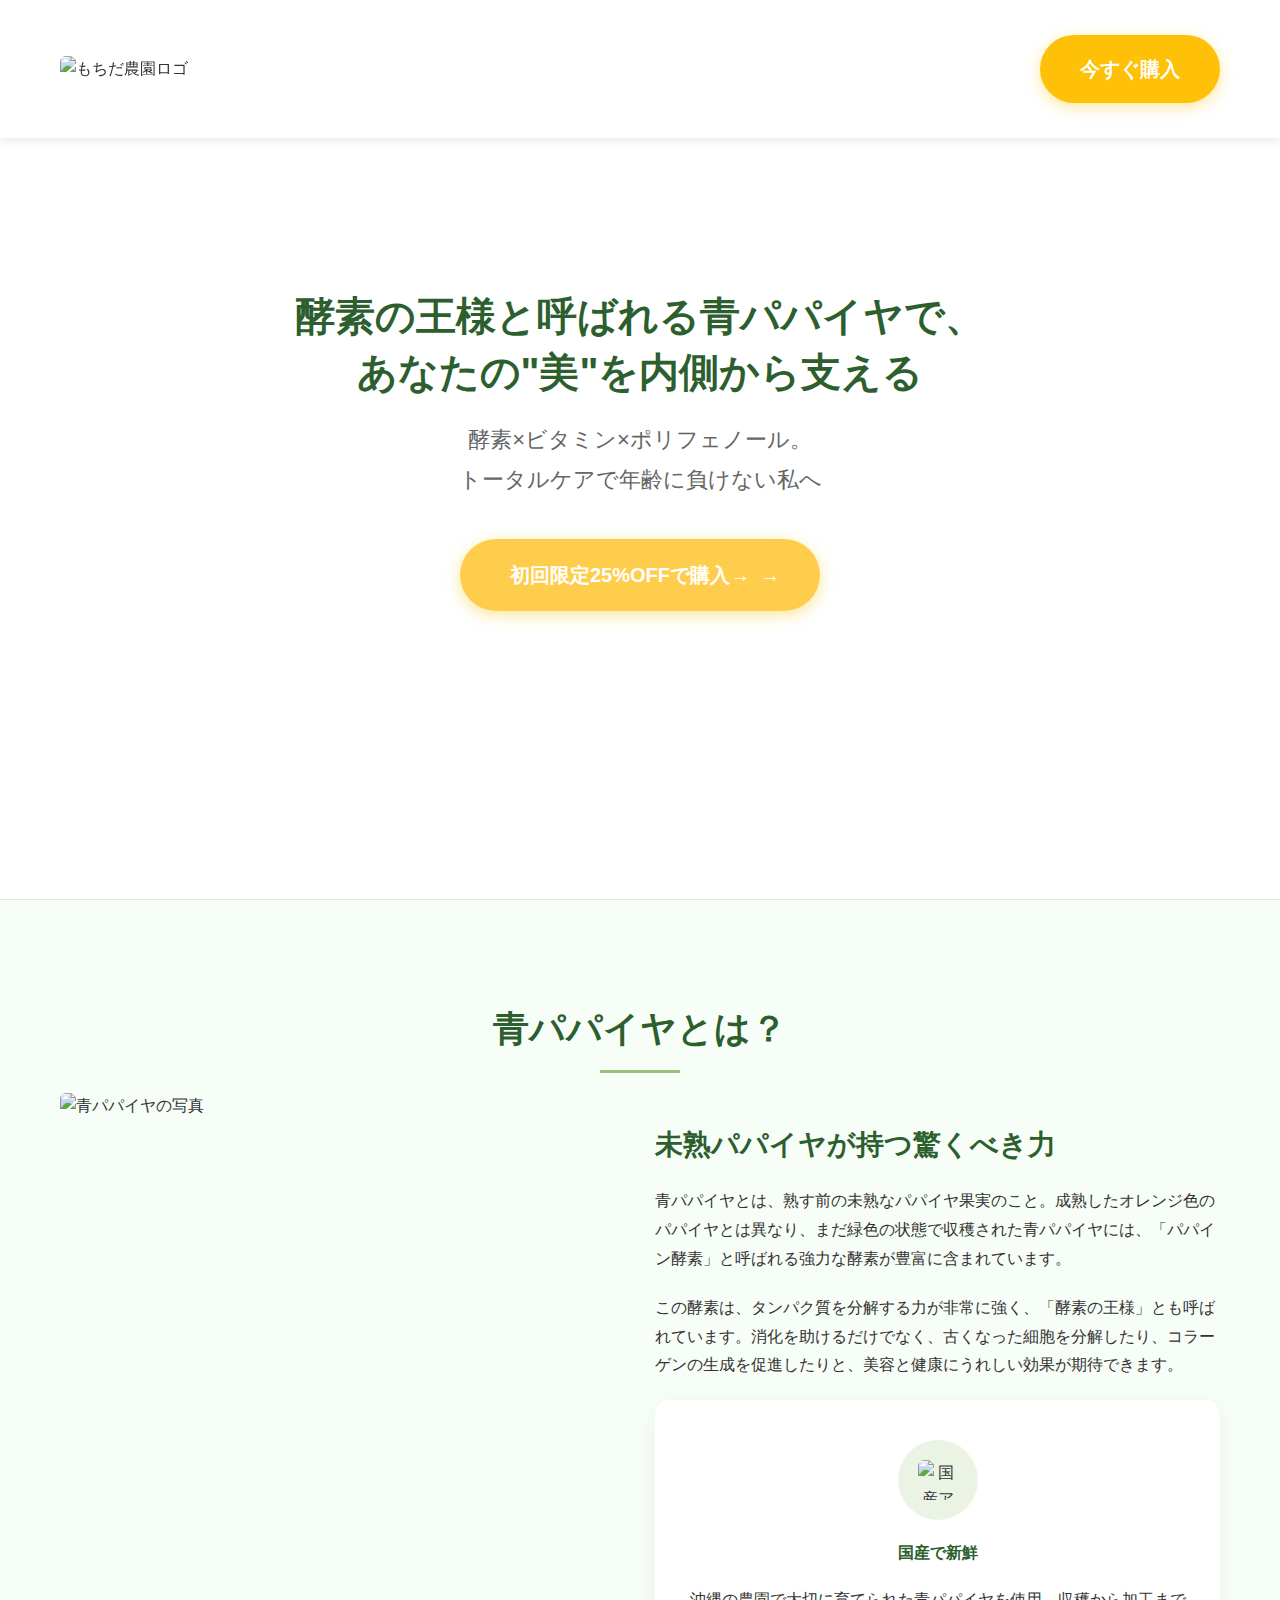
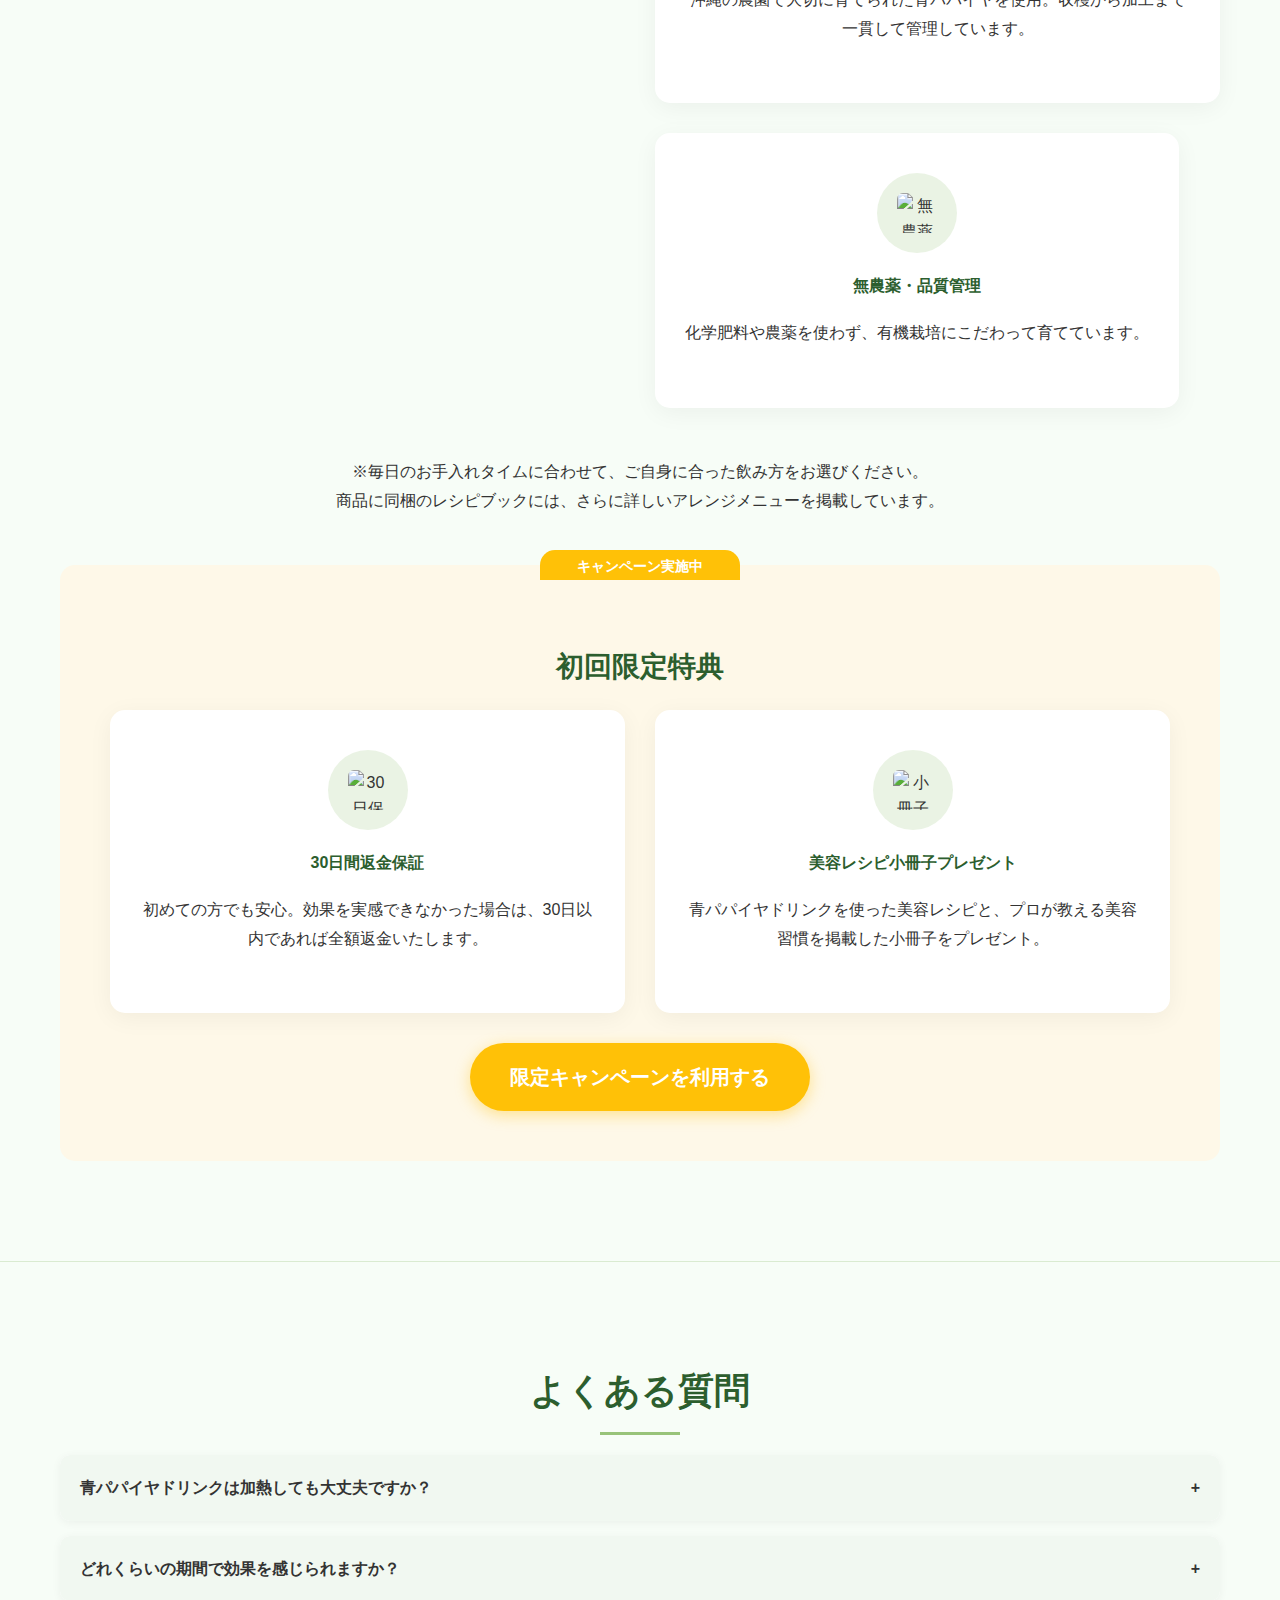
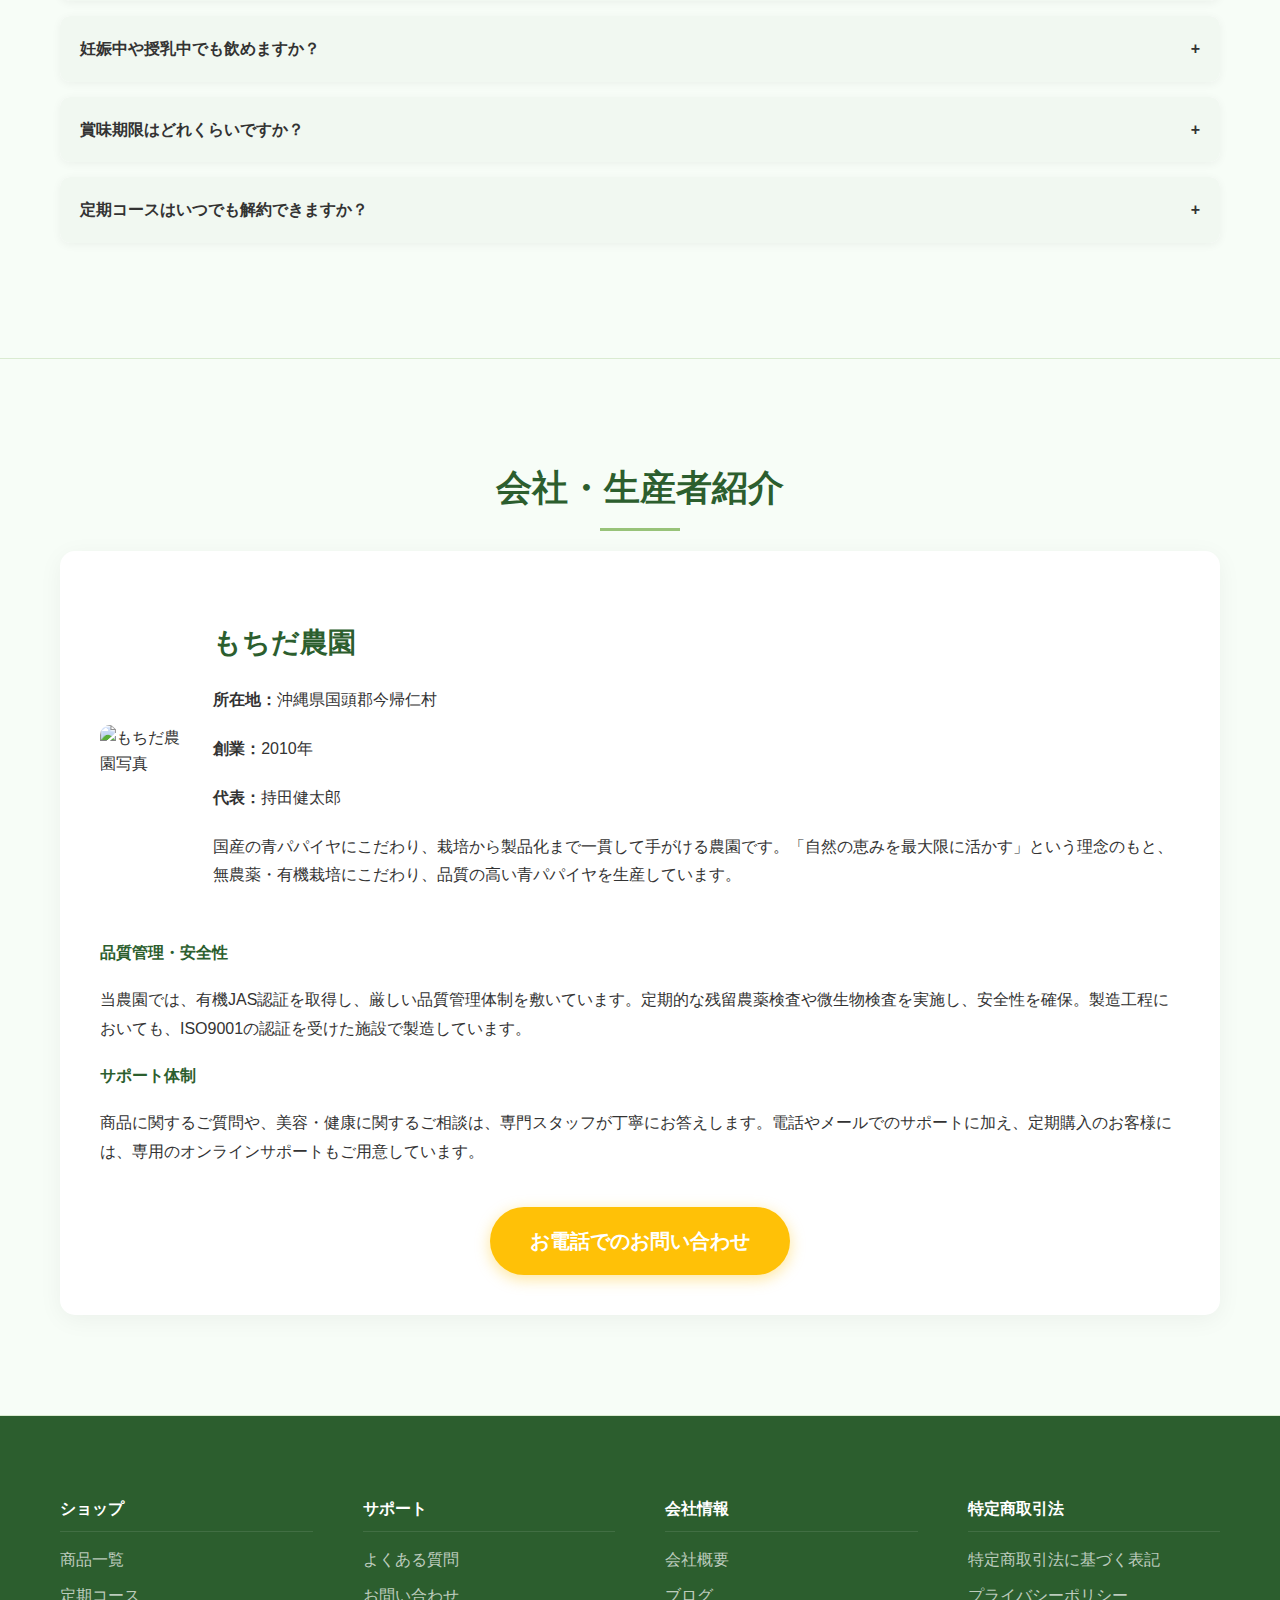
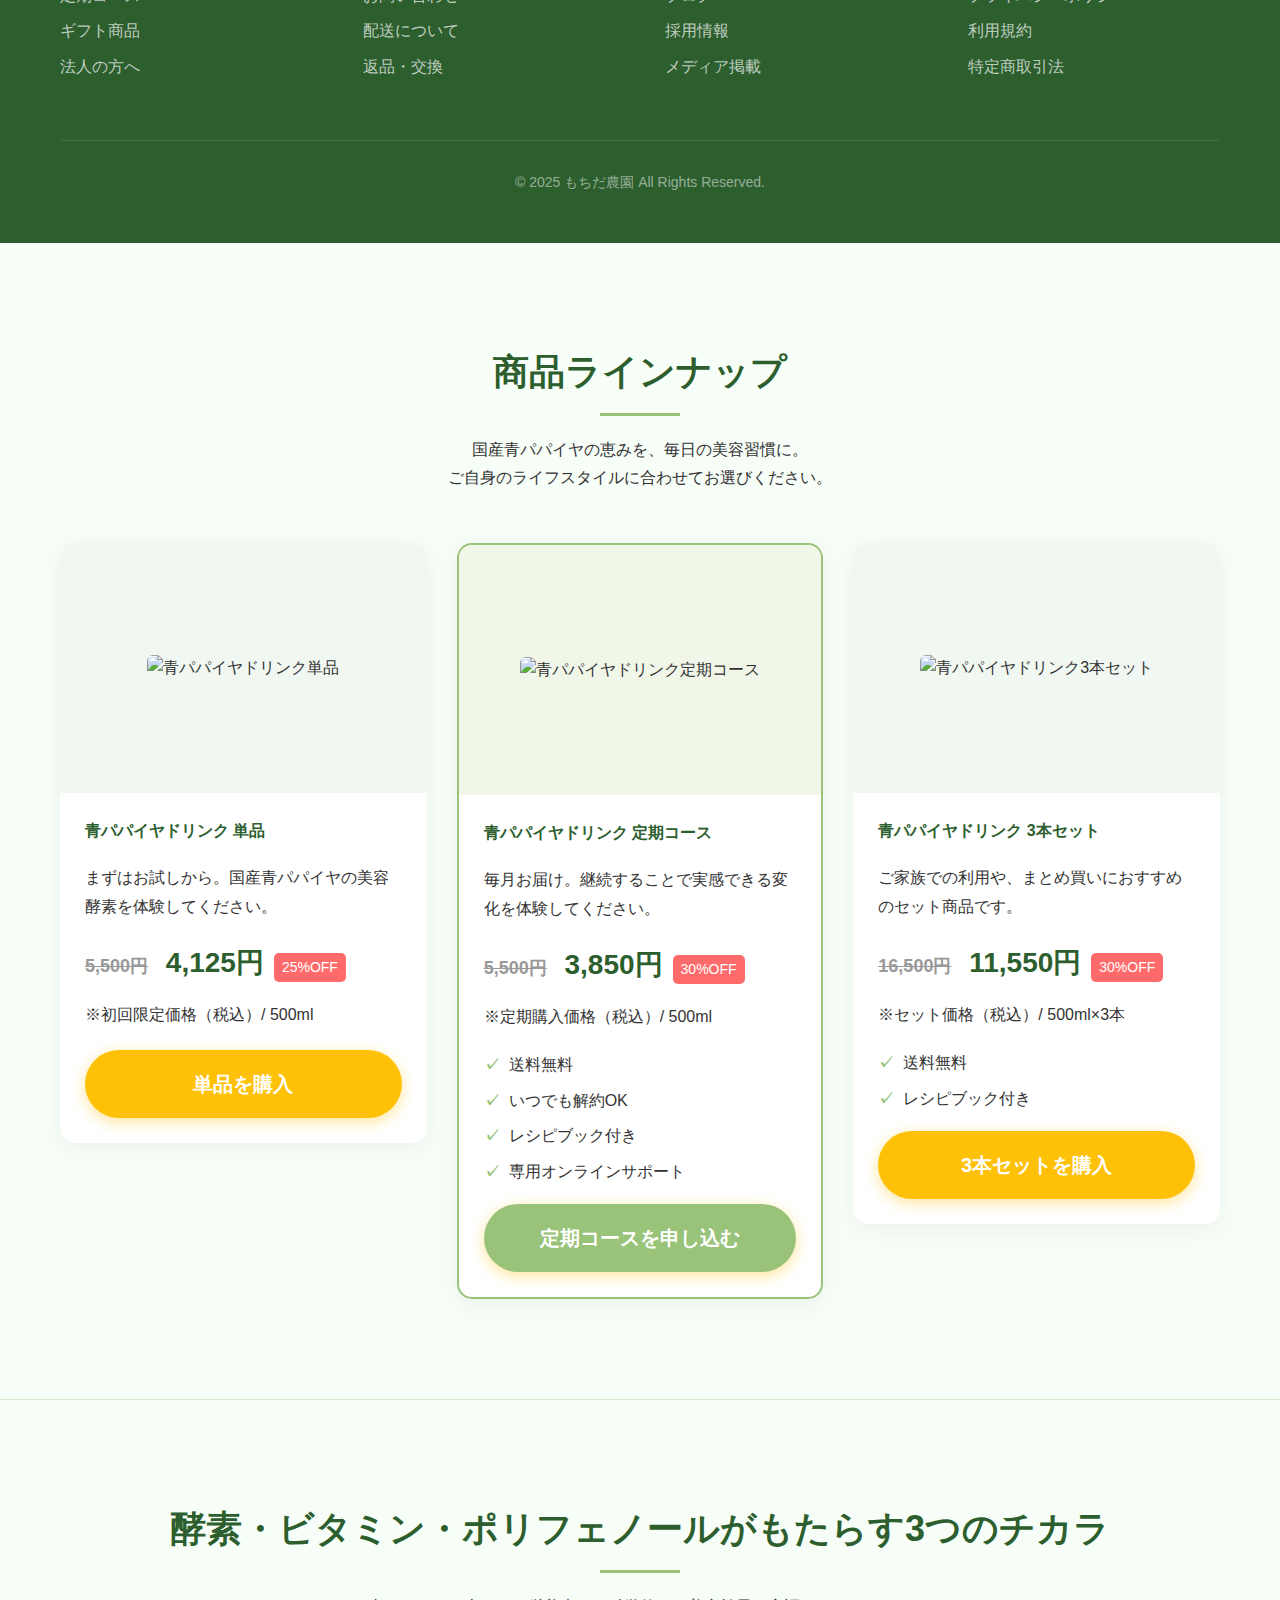
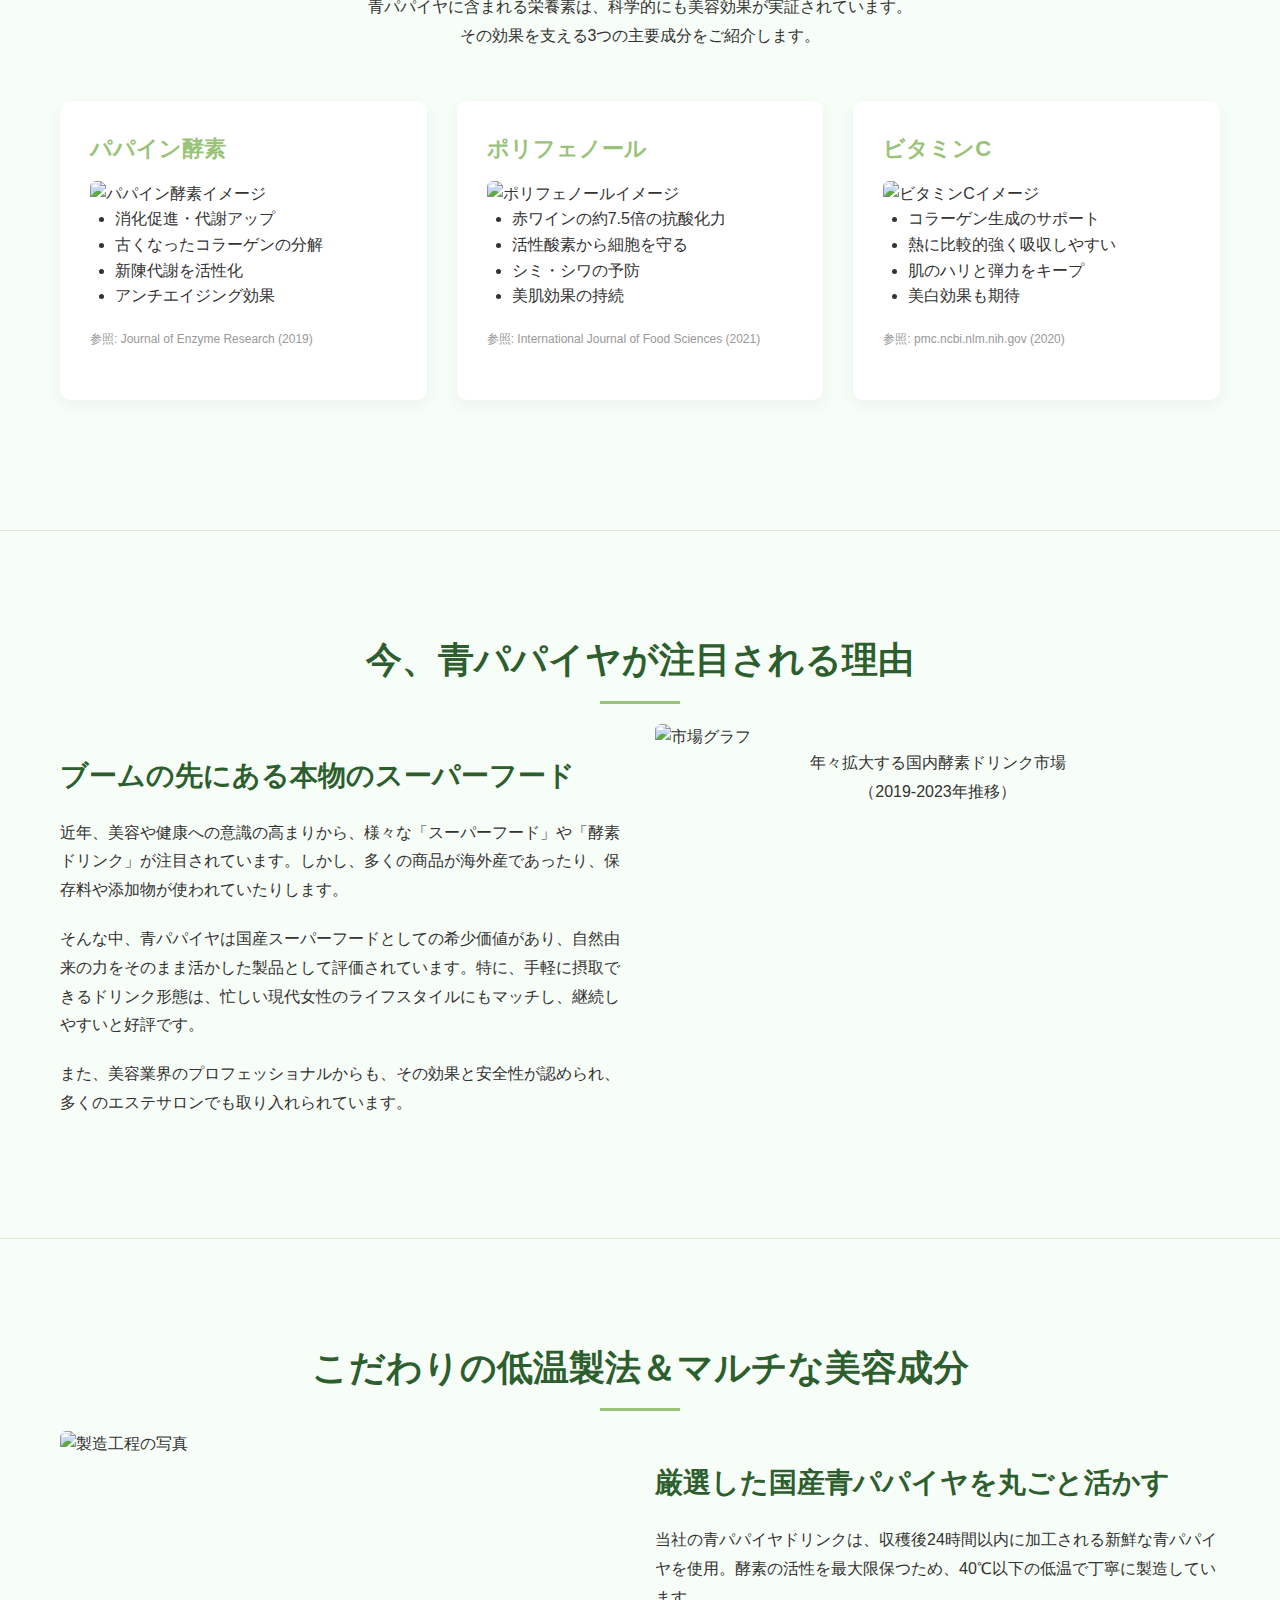
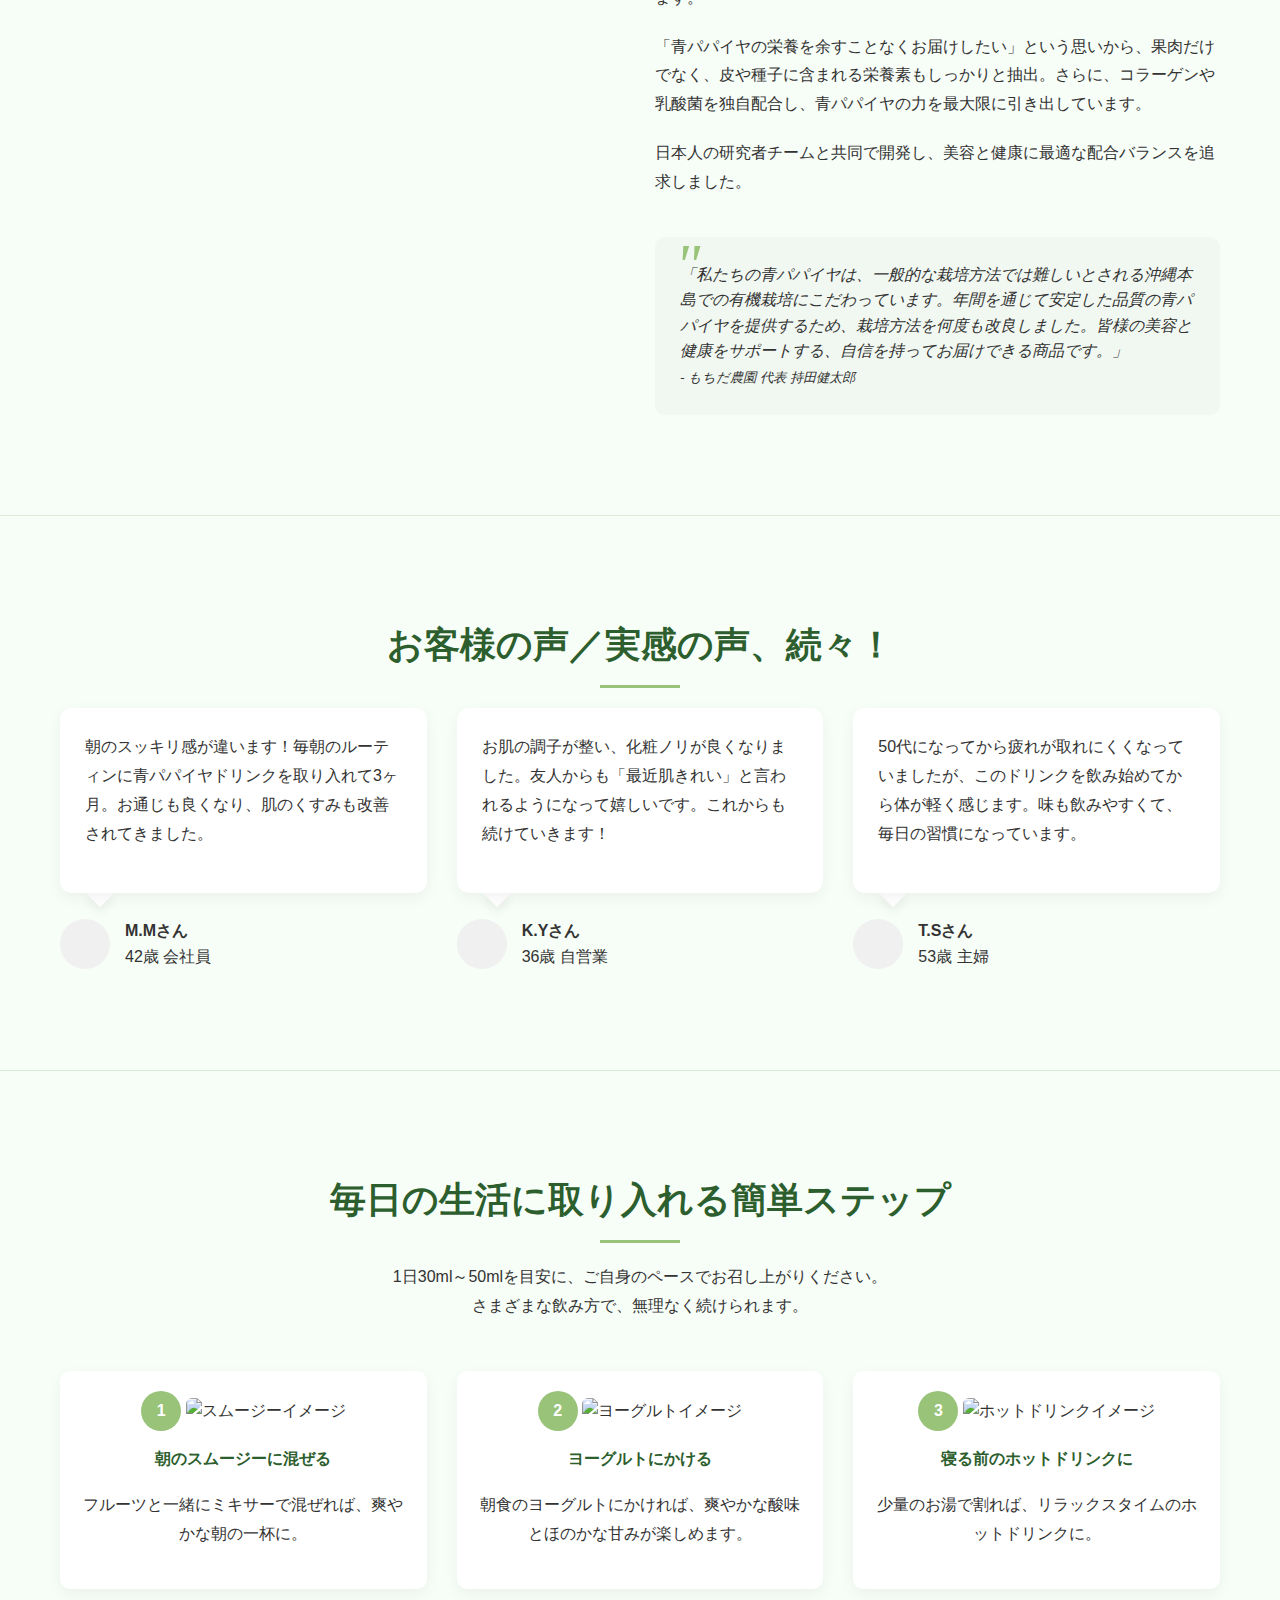
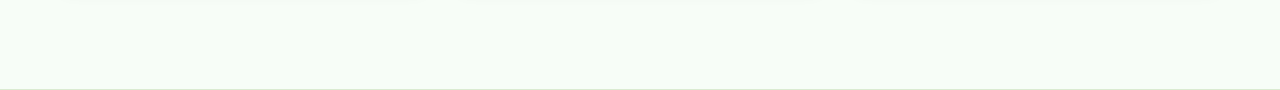
==== index.html @ e89b9d3d "Update index.html" ====
<!DOCTYPE html>
<html lang="ja">
<head>
    <meta charset="UTF-8">
    <meta name="viewport" content="width=device-width, initial-scale=1.0">
    <title>国産青パパイヤドリンク｜内側から美しく、酵素の王様パワー</title>
    <style>
        /* 基本スタイル */
        * {
            margin: 0;
            padding: 0;
            box-sizing: border-box;
            font-family: 'Hiragino Sans', 'Hiragino Kaku Gothic ProN', 'Noto Sans JP', sans-serif;
        }
        
        body {
            background-color: #f7fdf7;
            color: #333;
            line-height: 1.6;
            font-size: 16px;
        }
        
        .container {
            max-width: 1200px;
            margin: 0 auto;
            padding: 20px;
        }
        
        h1, h2, h3, h4 {
            color: #2c5e2e;
            margin-bottom: 20px;
            font-weight: 600;
        }
        
        h2 {
            font-size: 36px;
            text-align: center;
            position: relative;
            padding-bottom: 15px;
        }
        
        h2:after {
            content: '';
            position: absolute;
            bottom: 0;
            left: 50%;
            transform: translateX(-50%);
            width: 80px;
            height: 3px;
            background-color: #98c379;
        }
        
        h3 {
            font-size: 28px;
            margin-top: 30px;
        }
        
        p {
            margin-bottom: 20px;
            line-height: 1.8;
        }
        
        img {
            max-width: 100%;
            height: auto;
            border-radius: 6px;
        }
        
        section {
            padding: 80px 0;
            border-bottom: 1px solid rgba(152, 195, 121, 0.3);
        }
        
        .btn {
            display: inline-block;
            padding: 18px 40px;
            background-color: #ffc107;
            color: #fff;
            text-decoration: none;
            font-size: 20px;
            font-weight: 600;
            border-radius: 50px;
            text-align: center;
            box-shadow: 0 4px 15px rgba(255, 193, 7, 0.4);
            transition: all 0.3s ease;
            position: relative;
        }
        
        .btn:hover {
            transform: translateY(-3px);
            box-shadow: 0 6px 20px rgba(255, 193, 7, 0.5);
            background-color: #f7b500;
        }
        
        .hero .btn {
            padding: 18px 40px;
        }
        
        .text-center {
            text-align: center;
        }
        
        .mb-50 {
            margin-bottom: 50px;
        }
        
        .flex {
            display: flex;
            flex-wrap: wrap;
            gap: 30px;
        }
        
        .col-2 {
            flex: 1 1 calc(50% - 15px);
            min-width: 300px;
        }
        
        .col-3 {
            flex: 1 1 calc(33.333% - 20px);
            min-width: 250px;
        }
        
        /* ヘッダー */
        header {
            background-color: #ffffff;
            box-shadow: 0 2px 10px rgba(0,0,0,0.1);
            padding: 15px 0;
            position: fixed;
            width: 100%;
            top: 0;
            z-index: 1000;
        }
        
        .logo {
            max-width: 200px;
        }
        
        .header-flex {
            display: flex;
            justify-content: space-between;
            align-items: center;
        }
        
        /* ヒーローセクション */
        .hero {
            height: 100vh;
            min-height: 600px;
            background: url('images/seramade-fv.jpg') center/cover;
            display: flex;
            align-items: center;
            text-align: center;
            padding-top: 80px;
            position: relative;
        }
        
        .hero::before {
            content: '';
            position: absolute;
            top: 0;
            left: 0;
            width: 100%;
            height: 100%;
            background-color: rgba(255, 255, 255, 0.85);
            z-index: 1;
        }
        
        .hero .container {
            position: relative;
            z-index: 2;
        }
        
        .hero-content {
            max-width: 800px;
            margin: 0 auto;
        }
        
        .hero h1 {
            font-size: 36px;
            line-height: 1.4;
            margin-bottom: 30px;
            color: #2c5e2e;
            font-weight: bold;
        }
        
        .hero p {
            font-size: 24px;
            color: #666;
            margin-bottom: 40px;
        }
        
        .hero .btn {
            padding: 20px 50px;
            border-radius: 100px;
            font-size: 20px;
            font-weight: bold;
            background-color: #ffcd4c;
            color: #fff;
            position: relative;
            padding-right: 70px;
        }
        
        .hero .btn::after {
            content: '→';
            position: absolute;
            right: 40px;
            top: 50%;
            transform: translateY(-50%);
        }
        
        .hero h1 {
            font-size: 40px;
            line-height: 1.4;
            margin-bottom: 20px;
            color: #2c5e2e;
        }
        
        .hero p {
            font-size: 22px;
            color: #666;
            margin-bottom: 40px;
        }
        
        /* 特徴セクション */
        .feature-box {
            background-color: #fff;
            padding: 40px 30px;
            border-radius: 15px;
            box-shadow: 0 5px 25px rgba(0,0,0,0.05);
            text-align: center;
            transition: transform 0.3s ease;
        }
        
        .feature-box:hover {
            transform: translateY(-10px);
        }
        
        .feature-icon {
            width: 80px;
            height: 80px;
            background-color: rgba(152, 195, 121, 0.2);
            border-radius: 50%;
            display: flex;
            align-items: center;
            justify-content: center;
            margin: 0 auto 20px;
        }
        
        .feature-icon img {
            width: 40px;
            height: 40px;
        }
        
        /* エビデンスセクション */
        .evidence-card {
            background-color: #fff;
            padding: 30px;
            border-radius: 10px;
            box-shadow: 0 5px 15px rgba(0,0,0,0.05);
            margin-bottom: 30px;
        }
        
        .evidence-card h4 {
            color: #98c379;
            font-size: 22px;
            margin-bottom: 15px;
        }
        
        .evidence-card ul {
            padding-left: 25px;
            margin-bottom: 20px;
        }
        
        .reference {
            font-size: 12px;
            color: #999;
        }
        
        /* ユーザーボイス */
        .testimonial {
            background-color: #fff;
            padding: 25px;
            border-radius: 12px;
            box-shadow: 0 5px 15px rgba(0,0,0,0.05);
            position: relative;
        }
        
        .testimonial:after {
            content: '';
            position: absolute;
            bottom: -10px;
            left: 30px;
            width: 20px;
            height: 20px;
            background-color: #fff;
            transform: rotate(45deg);
            box-shadow: 5px 5px 10px rgba(0,0,0,0.05);
            z-index: -1;
        }
        
        .user-info {
            display: flex;
            align-items: center;
            margin-top: 25px;
        }
        
        .user-photo {
            width: 50px;
            height: 50px;
            border-radius: 50%;
            margin-right: 15px;
            background-color: #f0f0f0;
        }
        
        /* 使用方法 */
        .usage-step {
            background-color: #fff;
            padding: 20px;
            border-radius: 10px;
            text-align: center;
            box-shadow: 0 5px 15px rgba(0,0,0,0.05);
        }
        
        .step-number {
            display: inline-block;
            width: 40px;
            height: 40px;
            background-color: #98c379;
            color: #fff;
            border-radius: 50%;
            text-align: center;
            line-height: 40px;
            font-weight: bold;
            margin-bottom: 15px;
        }
        
        /* 商品セクション */
        .product-card {
            background-color: #fff;
            border-radius: 15px;
            overflow: hidden;
            box-shadow: 0 5px 25px rgba(0,0,0,0.05);
            transition: transform 0.3s ease;
        }
        
        .product-card:hover {
            transform: translateY(-5px);
        }
        
        .product-img {
            height: 250px;
            background-color: #f1f8f1;
            display: flex;
            align-items: center;
            justify-content: center;
        }
        
        .product-info {
            padding: 25px;
        }
        
        .price {
            font-size: 28px;
            color: #2c5e2e;
            font-weight: bold;
            margin: 15px 0;
        }
        
        .price .original {
            text-decoration: line-through;
            color: #999;
            font-size: 18px;
            margin-right: 10px;
        }
        
        .price .discount {
            display: inline-block;
            background-color: #ff6b6b;
            color: #fff;
            padding: 3px 8px;
            border-radius: 5px;
            font-size: 14px;
            margin-left: 10px;
            font-weight: normal;
        }
        
        .benefits {
            list-style-type: none;
            margin: 20px 0;
        }
        
        .benefits li {
            padding-left: 25px;
            position: relative;
            margin-bottom: 10px;
        }
        
        .benefits li:before {
            content: '✓';
            position: absolute;
            left: 0;
            color: #98c379;
            font-weight: bold;
        }
        
        /* FAQ */
        .faq-item {
            background-color: #fff;
            border-radius: 10px;
            overflow: hidden;
            margin-bottom: 15px;
            box-shadow: 0 2px 10px rgba(0,0,0,0.05);
        }
        
        .faq-question {
            padding: 20px;
            background-color: #f1f8f1;
            font-weight: 600;
            cursor: pointer;
            position: relative;
            padding-right: 40px;
        }
        
        .faq-question:after {
            content: '+';
            position: absolute;
            right: 20px;
            transition: transform 0.3s ease;
        }
        
        .faq-answer {
            padding: 0 20px;
            max-height: 0;
            overflow: hidden;
            transition: all 0.3s ease;
        }
        
        .faq-item.active .faq-question:after {
            transform: rotate(45deg);
        }
        
        .faq-item.active .faq-answer {
            padding: 20px;
            max-height: 500px;
        }
        
        /* キャンペーン */
        .campaign {
            background-color: #fef8e8;
            padding: 50px;
            border-radius: 15px;
            margin-top: 50px;
            position: relative;
        }
        
        .campaign:before {
            content: '';
            position: absolute;
            top: -15px;
            left: 50%;
            transform: translateX(-50%);
            width: 200px;
            height: 30px;
            background-color: #ffc107;
            border-radius: 15px 15px 0 0;
        }
        
        .campaign:after {
            content: 'キャンペーン実施中';
            position: absolute;
            top: -10px;
            left: 50%;
            transform: translateX(-50%);
            color: #fff;
            font-weight: bold;
            font-size: 14px;
        }
        
        /* 会社紹介 */
        .company-info {
            background-color: #fff;
            padding: 40px;
            border-radius: 15px;
            box-shadow: 0 5px 25px rgba(0,0,0,0.05);
        }
        
        .company-flex {
            display: flex;
            align-items: center;
            gap: 30px;
            margin-bottom: 30px;
        }
        
        .ceo-message {
            background-color: #f1f8f1;
            padding: 25px;
            border-radius: 10px;
            font-style: italic;
            position: relative;
            margin-top: 40px;
        }
        
        .ceo-message:before {
            content: '"';
            position: absolute;
            top: -20px;
            left: 20px;
            font-size: 60px;
            color: #98c379;
            font-family: serif;
        }
        
        /* フッター */
        footer {
            background-color: #2c5e2e;
            color: #fff;
            padding: 60px 0 30px;
        }
        
        .footer-links {
            display: flex;
            flex-wrap: wrap;
            gap: 50px;
            margin-bottom: 50px;
        }
        
        .footer-col {
            flex: 1 1 200px;
        }
        
        .footer-col h4 {
            color: #fff;
            border-bottom: 1px solid rgba(255,255,255,0.1);
            padding-bottom: 10px;
            margin-bottom: 15px;
        }
        
        .footer-col ul {
            list-style-type: none;
        }
        
        .footer-col ul li {
            margin-bottom: 10px;
        }
        
        .footer-col ul li a {
            color: rgba(255,255,255,0.7);
            text-decoration: none;
            transition: color 0.3s ease;
        }
        
        .footer-col ul li a:hover {
            color: #fff;
        }
        
        .copyright {
            text-align: center;
            padding-top: 30px;
            border-top: 1px solid rgba(255,255,255,0.1);
            color: rgba(255,255,255,0.5);
            font-size: 14px;
        }
        
        /* フローティングCTA */
        .floating-cta {
            position: fixed;
            bottom: 30px;
            right: 30px;
            z-index: 900;
            transition: all 0.3s ease;
            opacity: 0;
            transform: translateY(20px);
        }
        
        .floating-cta.visible {
            opacity: 1;
            transform: translateY(0);
        }
        
        .floating-btn {
            display: inline-block;
            padding: 15px 30px;
            background-color: #ffc107;
            color: #fff;
            text-decoration: none;
            font-weight: 600;
            border-radius: 50px;
            box-shadow: 0 5px 20px rgba(0,0,0,0.2);
        }
        
        /* レスポンシブ対応 */
        @media (max-width: 768px) {
            h2 {
                font-size: 28px;
            }
            
            h3 {
                font-size: 22px;
            }
            
            .hero h1 {
                font-size: 30px;
            }
            
            .hero p {
                font-size: 18px;
            }
            
            section {
                padding: 60px 0;
            }
            
            .campaign {
                padding: 30px;
            }
            
            .company-flex {
                flex-direction: column;
                text-align: center;
            }
        }
    </style>
</head>
<body>
    <!-- ヘッダー -->
    <header>
        <div class="container">
            <div class="header-flex">
                <img src="/api/placeholder/200/50" alt="もちだ農園ロゴ" class="logo">
                <a href="#product" class="btn">今すぐ購入</a>
            </div>
        </div>
    </header>

    <!-- ファーストビュー（ヒーローヘッダー） -->
    <section class="hero" id="top">
        <div class="container">
            <div class="hero-content">
                <h1>酵素の王様と呼ばれる青パパイヤで、<br>あなたの"美"を内側から支える</h1>
                <p>酵素×ビタミン×ポリフェノール。<br>トータルケアで年齢に負けない私へ</p>
                <a href="#product" class="btn">初回限定25%OFFで購入→</a>
            </div>
        </div>
    </section>

    <!-- 青パパイヤとは？（商品の概要紹介） -->
    <section id="about">
        <div class="container">
            <h2>青パパイヤとは？</h2>
            <div class="flex">
                <div class="col-2">
                    <img src="/api/placeholder/500/400" alt="青パパイヤの写真">
                </div>
                <div class="col-2">
                    <h3>未熟パパイヤが持つ驚くべき力</h3>
                    <p>青パパイヤとは、熟す前の未熟なパパイヤ果実のこと。成熟したオレンジ色のパパイヤとは異なり、まだ緑色の状態で収穫された青パパイヤには、「パパイン酵素」と呼ばれる強力な酵素が豊富に含まれています。</p>
                    <p>この酵素は、タンパク質を分解する力が非常に強く、「酵素の王様」とも呼ばれています。消化を助けるだけでなく、古くなった細胞を分解したり、コラーゲンの生成を促進したりと、美容と健康にうれしい効果が期待できます。</p>
                    
                    <div class="flex mb-50">
                        <div class="feature-box">
                            <div class="feature-icon">
                                <img src="/api/placeholder/40/40" alt="国産アイコン">
                            </div>
                            <h4>国産で新鮮</h4>
                            <p>沖縄の農園で大切に育てられた青パパイヤを使用。収穫から加工まで一貫して管理しています。</p>
                        </div>
                        <div class="feature-box">
                            <div class="feature-icon">
                                <img src="/api/placeholder/40/40" alt="無農薬アイコン">
                            </div>
                            <h4>無農薬・品質管理</h4>
                            <p>化学肥料や農薬を使わず、有機栽培にこだわって育てています。</p>
                        </div>
                    </div>
                </div>
            </div>
            
            <div class="text-center mt-50">
                <p>※毎日のお手入れタイムに合わせて、ご自身に合った飲み方をお選びください。<br>商品に同梱のレシピブックには、さらに詳しいアレンジメニューを掲載しています。</p>
            </div>
            
            <!-- キャンペーン・特典訴求 -->
            <div class="campaign">
                <h3 class="text-center">初回限定特典</h3>
                <div class="flex">
                    <div class="col-2">
                        <div class="feature-box">
                            <div class="feature-icon">
                                <img src="/api/placeholder/40/40" alt="30日保証アイコン">
                            </div>
                            <h4>30日間返金保証</h4>
                            <p>初めての方でも安心。効果を実感できなかった場合は、30日以内であれば全額返金いたします。</p>
                        </div>
                    </div>
                    <div class="col-2">
                        <div class="feature-box">
                            <div class="feature-icon">
                                <img src="/api/placeholder/40/40" alt="小冊子アイコン">
                            </div>
                            <h4>美容レシピ小冊子プレゼント</h4>
                            <p>青パパイヤドリンクを使った美容レシピと、プロが教える美容習慣を掲載した小冊子をプレゼント。</p>
                        </div>
                    </div>
                </div>
                <div class="text-center" style="margin-top: 30px;">
                    <a href="#order" class="btn">限定キャンペーンを利用する</a>
                </div>
            </div>
        </div>
    </section>
    
    <!-- よくある質問（FAQ） -->
    <section id="faq">
        <div class="container">
            <h2>よくある質問</h2>
            
            <div class="faq-item">
                <div class="faq-question">青パパイヤドリンクは加熱しても大丈夫ですか？</div>
                <div class="faq-answer">
                    <p>パパイン酵素は熱に比較的強い特性がありますが、高温での加熱は避けることをおすすめします。40℃程度のぬるま湯であれば問題ありません。ホットドリンクとして飲む場合は、少し冷ましてからお召し上がりください。</p>
                </div>
            </div>
            
            <div class="faq-item">
                <div class="faq-question">どれくらいの期間で効果を感じられますか？</div>
                <div class="faq-answer">
                    <p>個人差はありますが、多くのお客様は2〜4週間ほどで変化を実感されています。より効果を感じていただくために、3ヶ月以上の継続をおすすめしています。特に美容効果は、継続して摂取することで実感できることが多いです。</p>
                </div>
            </div>
            
            <div class="faq-item">
                <div class="faq-question">妊娠中や授乳中でも飲めますか？</div>
                <div class="faq-answer">
                    <p>青パパイヤドリンクは天然素材から作られていますが、妊娠中や授乳中の方は、念のため医師にご相談の上でお召し上がりいただくことをおすすめします。体調や体質に不安がある方も、かかりつけ医にご相談ください。</p>
                </div>
            </div>
            
            <div class="faq-item">
                <div class="faq-question">賞味期限はどれくらいですか？</div>
                <div class="faq-answer">
                    <p>未開封の状態で、製造日から1年間です。開封後は冷蔵庫で保存し、3週間以内にお召し上がりください。長期保存のための添加物は使用していないため、開封後はお早めにお召し上がりいただくのがおすすめです。</p>
                </div>
            </div>
            
            <div class="faq-item">
                <div class="faq-question">定期コースはいつでも解約できますか？</div>
                <div class="faq-answer">
                    <p>はい、定期コースはいつでも解約可能です。次回お届け予定日の10日前までにご連絡いただければ、次回分からの停止が可能です。お電話またはマイページからお手続きいただけます。</p>
                </div>
            </div>
        </div>
    </section>
    
    <!-- 会社・生産者紹介＋安心のサポート -->
    <section id="company">
        <div class="container">
            <h2>会社・生産者紹介</h2>
            
            <div class="company-info">
                <div class="company-flex">
                    <img src="/api/placeholder/200/200" alt="もちだ農園写真" style="border-radius: 10px;">
                    <div>
                        <h3>もちだ農園</h3>
                        <p><strong>所在地：</strong>沖縄県国頭郡今帰仁村</p>
                        <p><strong>創業：</strong>2010年</p>
                        <p><strong>代表：</strong>持田健太郎</p>
                        <p>国産の青パパイヤにこだわり、栽培から製品化まで一貫して手がける農園です。「自然の恵みを最大限に活かす」という理念のもと、無農薬・有機栽培にこだわり、品質の高い青パパイヤを生産しています。</p>
                    </div>
                </div>
                
                <h4>品質管理・安全性</h4>
                <p>当農園では、有機JAS認証を取得し、厳しい品質管理体制を敷いています。定期的な残留農薬検査や微生物検査を実施し、安全性を確保。製造工程においても、ISO9001の認証を受けた施設で製造しています。</p>
                
                <h4>サポート体制</h4>
                <p>商品に関するご質問や、美容・健康に関するご相談は、専門スタッフが丁寧にお答えします。電話やメールでのサポートに加え、定期購入のお客様には、専用のオンラインサポートもご用意しています。</p>
                
                <div class="text-center" style="margin-top: 40px;">
                    <a href="tel:0120-XXX-XXX" class="btn">お電話でのお問い合わせ</a>
                </div>
            </div>
        </div>
    </section>
    
    <!-- フッター -->
    <footer>
        <div class="container">
            <div class="footer-links">
                <div class="footer-col">
                    <h4>ショップ</h4>
                    <ul>
                        <li><a href="#product">商品一覧</a></li>
                        <li><a href="#order">定期コース</a></li>
                        <li><a href="#">ギフト商品</a></li>
                        <li><a href="#">法人の方へ</a></li>
                    </ul>
                </div>
                <div class="footer-col">
                    <h4>サポート</h4>
                    <ul>
                        <li><a href="#faq">よくある質問</a></li>
                        <li><a href="#">お問い合わせ</a></li>
                        <li><a href="#">配送について</a></li>
                        <li><a href="#">返品・交換</a></li>
                    </ul>
                </div>
                <div class="footer-col">
                    <h4>会社情報</h4>
                    <ul>
                        <li><a href="#company">会社概要</a></li>
                        <li><a href="#">ブログ</a></li>
                        <li><a href="#">採用情報</a></li>
                        <li><a href="#">メディア掲載</a></li>
                    </ul>
                </div>
                <div class="footer-col">
                    <h4>特定商取引法</h4>
                    <ul>
                        <li><a href="#">特定商取引法に基づく表記</a></li>
                        <li><a href="#">プライバシーポリシー</a></li>
                        <li><a href="#">利用規約</a></li>
                        <li><a href="#">特定商取引法</a></li>
                    </ul>
                </div>
            </div>
            
            <div class="copyright">
                &copy; 2025 もちだ農園 All Rights Reserved.
            </div>
        </div>
    </footer>
    
    <!-- フローティングCTA -->
    <div class="floating-cta" id="floatingCta">
        <a href="#product" class="floating-btn">今すぐ購入する</a>
    </div>
    
    <!-- JavaScript -->
    <script>
        // FAQ アコーディオン
        document.querySelectorAll('.faq-question').forEach(question => {
            question.addEventListener('click', () => {
                const item = question.parentElement;
                item.classList.toggle('active');
            });
        });
        
        // フローティングCTA表示制御
        window.addEventListener('scroll', () => {
            const floatingCta = document.getElementById('floatingCta');
            if (window.scrollY > 500) {
                floatingCta.classList.add('visible');
            } else {
                floatingCta.classList.remove('visible');
            }
        });
    </script>
    
    <!-- 商品ラインナップ・価格 -->
    <section id="product">
        <div class="container">
            <h2>商品ラインナップ</h2>
            <p class="text-center mb-50">国産青パパイヤの恵みを、毎日の美容習慣に。<br>ご自身のライフスタイルに合わせてお選びください。</p>
            
            <div class="flex">
                <div class="col-3">
                    <div class="product-card">
                        <div class="product-img">
                            <img src="/api/placeholder/300/250" alt="青パパイヤドリンク単品">
                        </div>
                        <div class="product-info">
                            <h4>青パパイヤドリンク 単品</h4>
                            <p>まずはお試しから。国産青パパイヤの美容酵素を体験してください。</p>
                            <div class="price">
                                <span class="original">5,500円</span> 4,125円<span class="discount">25%OFF</span>
                            </div>
                            <p>※初回限定価格（税込）/ 500ml</p>
                            <a href="#order" class="btn" style="width: 100%;">単品を購入</a>
                        </div>
                    </div>
                </div>
                <div class="col-3">
                    <div class="product-card" style="border: 2px solid #98c379;">
                        <div class="product-img" style="background-color: #f0f7e9;">
                            <img src="/api/placeholder/300/250" alt="青パパイヤドリンク定期コース">
                        </div>
                        <div class="product-info">
                            <h4>青パパイヤドリンク 定期コース</h4>
                            <p>毎月お届け。継続することで実感できる変化を体験してください。</p>
                            <div class="price">
                                <span class="original">5,500円</span> 3,850円<span class="discount">30%OFF</span>
                            </div>
                            <p>※定期購入価格（税込）/ 500ml</p>
                            <ul class="benefits">
                                <li>送料無料</li>
                                <li>いつでも解約OK</li>
                                <li>レシピブック付き</li>
                                <li>専用オンラインサポート</li>
                            </ul>
                            <a href="#order" class="btn" style="width: 100%; background-color: #98c379;">定期コースを申し込む</a>
                        </div>
                    </div>
                </div>
                <div class="col-3">
                    <div class="product-card">
                        <div class="product-img">
                            <img src="/api/placeholder/300/250" alt="青パパイヤドリンク3本セット">
                        </div>
                        <div class="product-info">
                            <h4>青パパイヤドリンク 3本セット</h4>
                            <p>ご家族での利用や、まとめ買いにおすすめのセット商品です。</p>
                            <div class="price">
                                <span class="original">16,500円</span> 11,550円<span class="discount">30%OFF</span>
                            </div>
                            <p>※セット価格（税込）/ 500ml×3本</p>
                            <ul class="benefits">
                                <li>送料無料</li>
                                <li>レシピブック付き</li>
                            </ul>
                            <a href="#order" class="btn" style="width: 100%;">3本セットを購入</a>
                        </div>
                    </div>
                </div>
            </div>
        </div>
    </section>

    <!-- 美容効果の科学的根拠（エビデンス） -->
    <section id="evidence">
        <div class="container">
            <h2>酵素・ビタミン・ポリフェノールがもたらす3つのチカラ</h2>
            <p class="text-center mb-50">青パパイヤに含まれる栄養素は、科学的にも美容効果が実証されています。<br>その効果を支える3つの主要成分をご紹介します。</p>
            
            <div class="flex">
                <div class="col-3">
                    <div class="evidence-card">
                        <h4>パパイン酵素</h4>
                        <img src="/api/placeholder/300/200" alt="パパイン酵素イメージ">
                        <ul>
                            <li>消化促進・代謝アップ</li>
                            <li>古くなったコラーゲンの分解</li>
                            <li>新陳代謝を活性化</li>
                            <li>アンチエイジング効果</li>
                        </ul>
                        <p class="reference">参照: Journal of Enzyme Research (2019)</p>
                    </div>
                </div>
                <div class="col-3">
                    <div class="evidence-card">
                        <h4>ポリフェノール</h4>
                        <img src="/api/placeholder/300/200" alt="ポリフェノールイメージ">
                        <ul>
                            <li>赤ワインの約7.5倍の抗酸化力</li>
                            <li>活性酸素から細胞を守る</li>
                            <li>シミ・シワの予防</li>
                            <li>美肌効果の持続</li>
                        </ul>
                        <p class="reference">参照: International Journal of Food Sciences (2021)</p>
                    </div>
                </div>
                <div class="col-3">
                    <div class="evidence-card">
                        <h4>ビタミンC</h4>
                        <img src="/api/placeholder/300/200" alt="ビタミンCイメージ">
                        <ul>
                            <li>コラーゲン生成のサポート</li>
                            <li>熱に比較的強く吸収しやすい</li>
                            <li>肌のハリと弾力をキープ</li>
                            <li>美白効果も期待</li>
                        </ul>
                        <p class="reference">参照: pmc.ncbi.nlm.nih.gov (2020)</p>
                    </div>
                </div>
            </div>
        </div>
    </section>

    <!-- 市場でのポジショニング -->
    <section id="market">
        <div class="container">
            <h2>今、青パパイヤが注目される理由</h2>
            <div class="flex">
                <div class="col-2">
                    <h3>ブームの先にある本物のスーパーフード</h3>
                    <p>近年、美容や健康への意識の高まりから、様々な「スーパーフード」や「酵素ドリンク」が注目されています。しかし、多くの商品が海外産であったり、保存料や添加物が使われていたりします。</p>
                    <p>そんな中、青パパイヤは国産スーパーフードとしての希少価値があり、自然由来の力をそのまま活かした製品として評価されています。特に、手軽に摂取できるドリンク形態は、忙しい現代女性のライフスタイルにもマッチし、継続しやすいと好評です。</p>
                    <p>また、美容業界のプロフェッショナルからも、その効果と安全性が認められ、多くのエステサロンでも取り入れられています。</p>
                </div>
                <div class="col-2">
                    <img src="/api/placeholder/500/400" alt="市場グラフ">
                    <p class="text-center">年々拡大する国内酵素ドリンク市場<br>（2019-2023年推移）</p>
                </div>
            </div>
        </div>
    </section>

    <!-- 当社ドリンクの特徴・開発ストーリー -->
    <section id="feature">
        <div class="container">
            <h2>こだわりの低温製法＆マルチな美容成分</h2>
            <div class="flex">
                <div class="col-2">
                    <img src="/api/placeholder/500/400" alt="製造工程の写真">
                </div>
                <div class="col-2">
                    <h3>厳選した国産青パパイヤを丸ごと活かす</h3>
                    <p>当社の青パパイヤドリンクは、収穫後24時間以内に加工される新鮮な青パパイヤを使用。酵素の活性を最大限保つため、40℃以下の低温で丁寧に製造しています。</p>
                    <p>「青パパイヤの栄養を余すことなくお届けしたい」という思いから、果肉だけでなく、皮や種子に含まれる栄養素もしっかりと抽出。さらに、コラーゲンや乳酸菌を独自配合し、青パパイヤの力を最大限に引き出しています。</p>
                    <p>日本人の研究者チームと共同で開発し、美容と健康に最適な配合バランスを追求しました。</p>
                    
                    <div class="ceo-message">
                        「私たちの青パパイヤは、一般的な栽培方法では難しいとされる沖縄本島での有機栽培にこだわっています。年間を通じて安定した品質の青パパイヤを提供するため、栽培方法を何度も改良しました。皆様の美容と健康をサポートする、自信を持ってお届けできる商品です。」
                        <div class="text-right">
                            <small>- もちだ農園 代表 持田健太郎</small>
                        </div>
                    </div>
                </div>
            </div>
        </div>
    </section>

    <!-- ユーザーボイス・口コミ -->
    <section id="voice">
        <div class="container">
            <h2>お客様の声／実感の声、続々！</h2>
            <div class="flex">
                <div class="col-3">
                    <div class="testimonial">
                        <p>朝のスッキリ感が違います！毎朝のルーティンに青パパイヤドリンクを取り入れて3ヶ月。お通じも良くなり、肌のくすみも改善されてきました。</p>
                    </div>
                    <div class="user-info">
                        <div class="user-photo"></div>
                        <div>
                            <strong>M.Mさん</strong><br>42歳 会社員
                        </div>
                    </div>
                </div>
                <div class="col-3">
                    <div class="testimonial">
                        <p>お肌の調子が整い、化粧ノリが良くなりました。友人からも「最近肌きれい」と言われるようになって嬉しいです。これからも続けていきます！</p>
                    </div>
                    <div class="user-info">
                        <div class="user-photo"></div>
                        <div>
                            <strong>K.Yさん</strong><br>36歳 自営業
                        </div>
                    </div>
                </div>
                <div class="col-3">
                    <div class="testimonial">
                        <p>50代になってから疲れが取れにくくなっていましたが、このドリンクを飲み始めてから体が軽く感じます。味も飲みやすくて、毎日の習慣になっています。</p>
                    </div>
                    <div class="user-info">
                        <div class="user-photo"></div>
                        <div>
                            <strong>T.Sさん</strong><br>53歳 主婦
                        </div>
                    </div>
                </div>
            </div>
        </div>
    </section>

    <!-- ご利用方法・レシピ例 -->
    <section id="usage">
        <div class="container">
            <h2>毎日の生活に取り入れる簡単ステップ</h2>
            <p class="text-center mb-50">1日30ml～50mlを目安に、ご自身のペースでお召し上がりください。<br>さまざまな飲み方で、無理なく続けられます。</p>
            
            <div class="flex">
                <div class="col-3">
                    <div class="usage-step">
                        <span class="step-number">1</span>
                        <img src="/api/placeholder/300/200" alt="スムージーイメージ">
                        <h4>朝のスムージーに混ぜる</h4>
                        <p>フルーツと一緒にミキサーで混ぜれば、爽やかな朝の一杯に。</p>
                    </div>
                </div>
                <div class="col-3">
                    <div class="usage-step">
                        <span class="step-number">2</span>
                        <img src="/api/placeholder/300/200" alt="ヨーグルトイメージ">
                        <h4>ヨーグルトにかける</h4>
                        <p>朝食のヨーグルトにかければ、爽やかな酸味とほのかな甘みが楽しめます。</p>
                    </div>
                </div>
                <div class="col-3">
                    <div class="usage-step">
                        <span class="step-number">3</span>
                        <img src="/api/placeholder/300/200" alt="ホットドリンクイメージ">
                        <h4>寝る前のホットドリンクに</h4>
                        <p>少量のお湯で割れば、リラックスタイムのホットドリンクに。</p>
                    </div>
                </div>
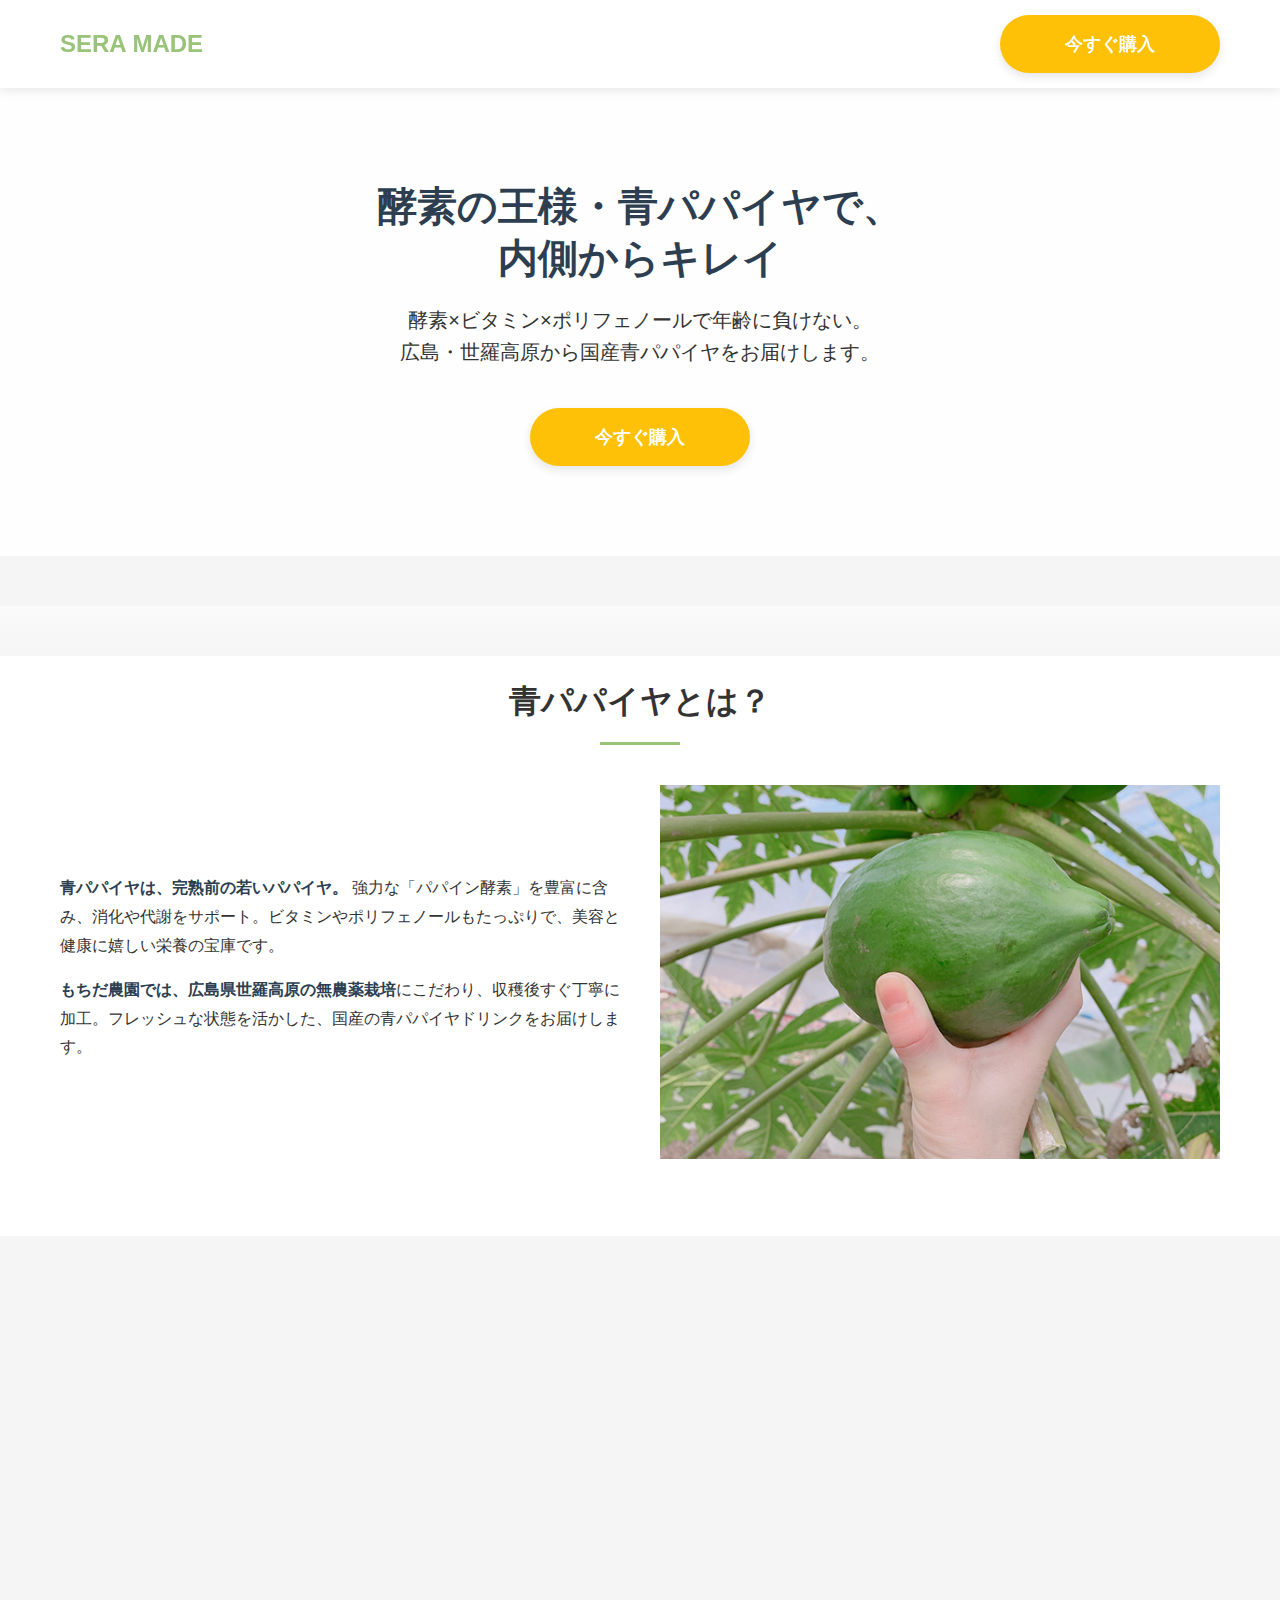
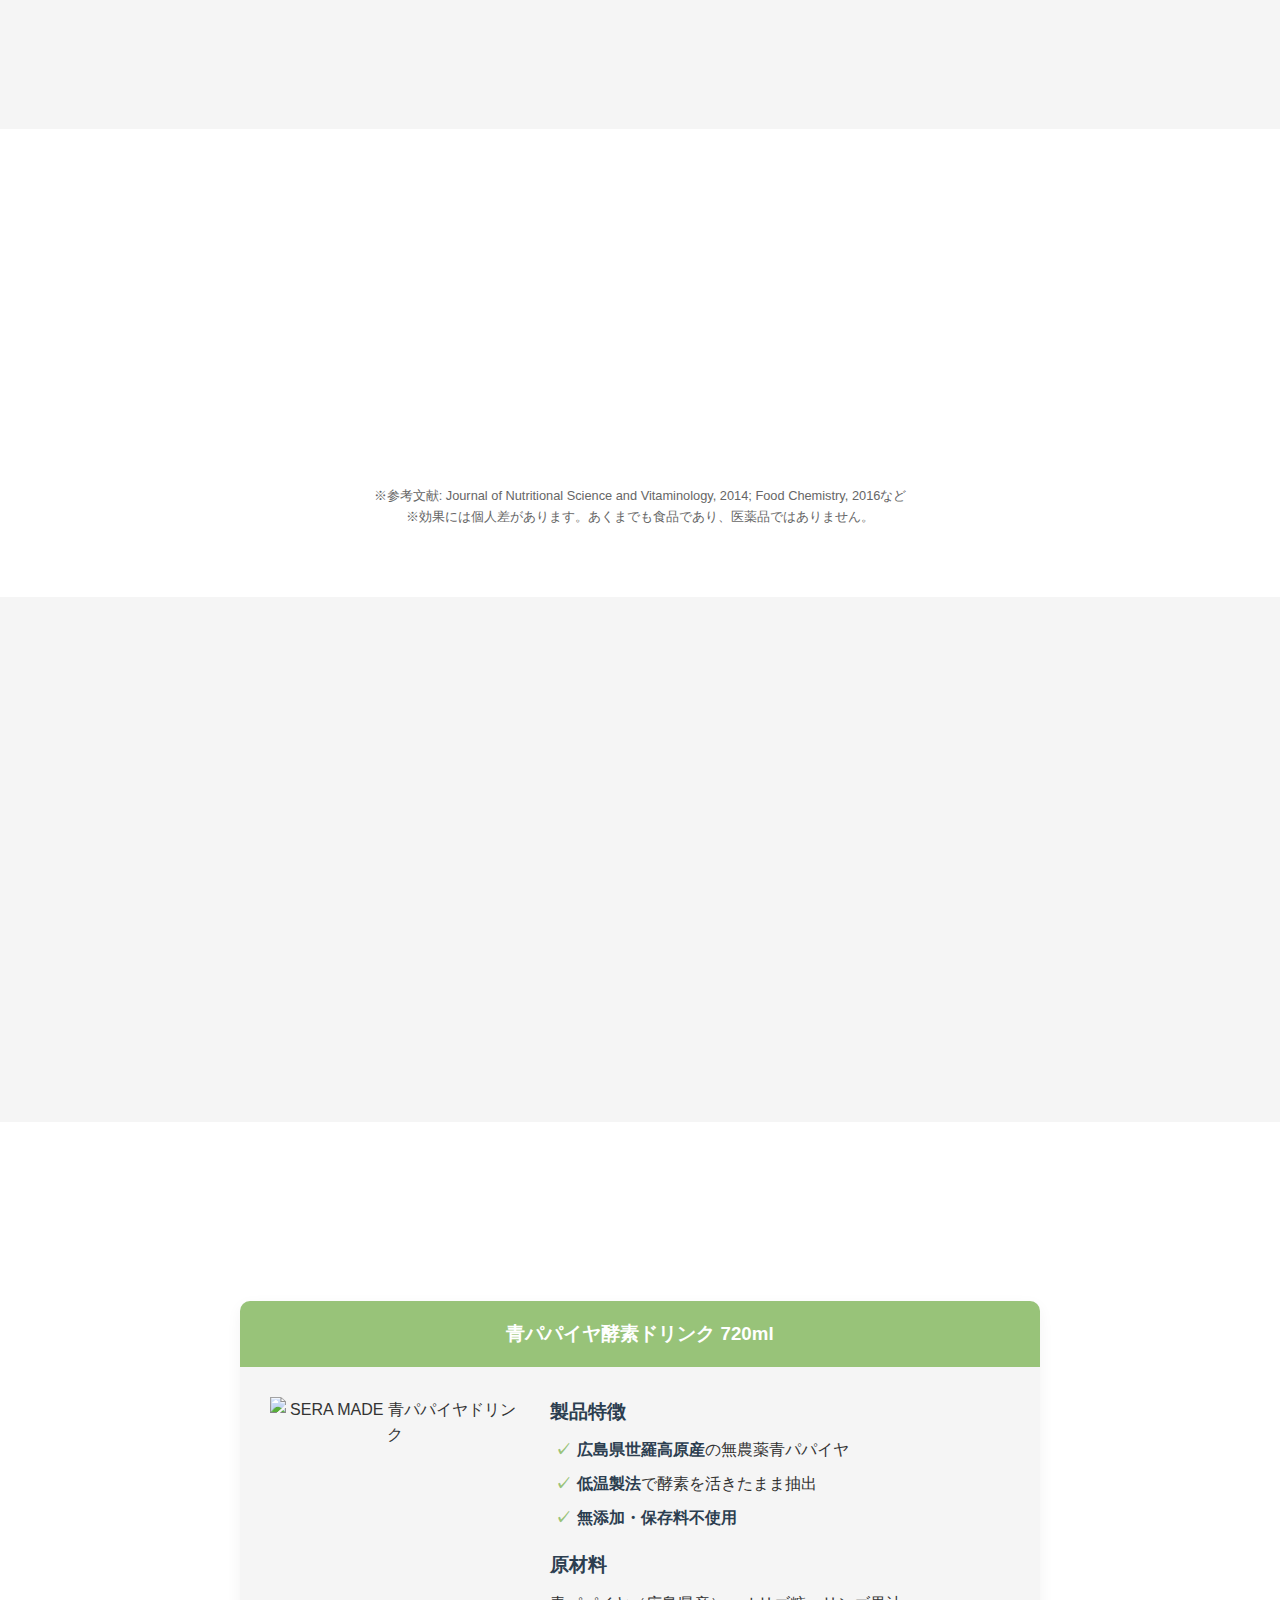
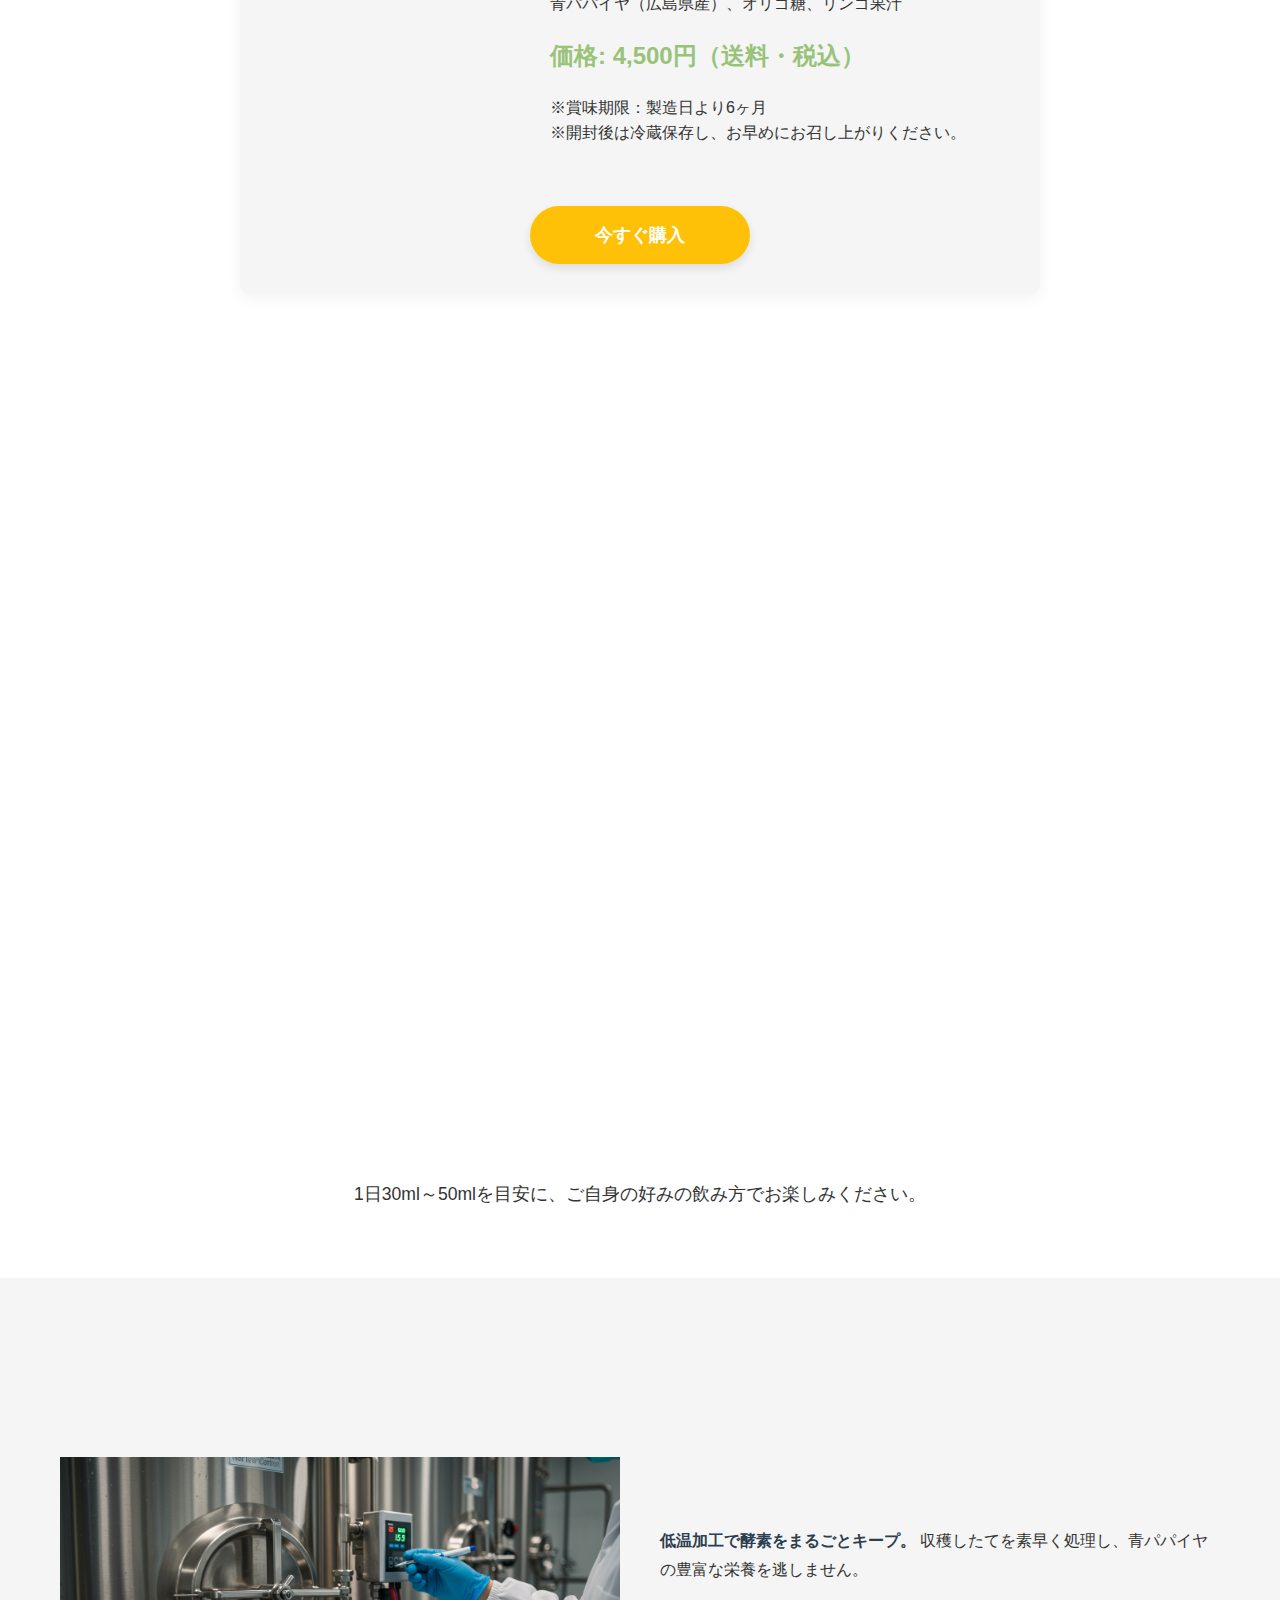
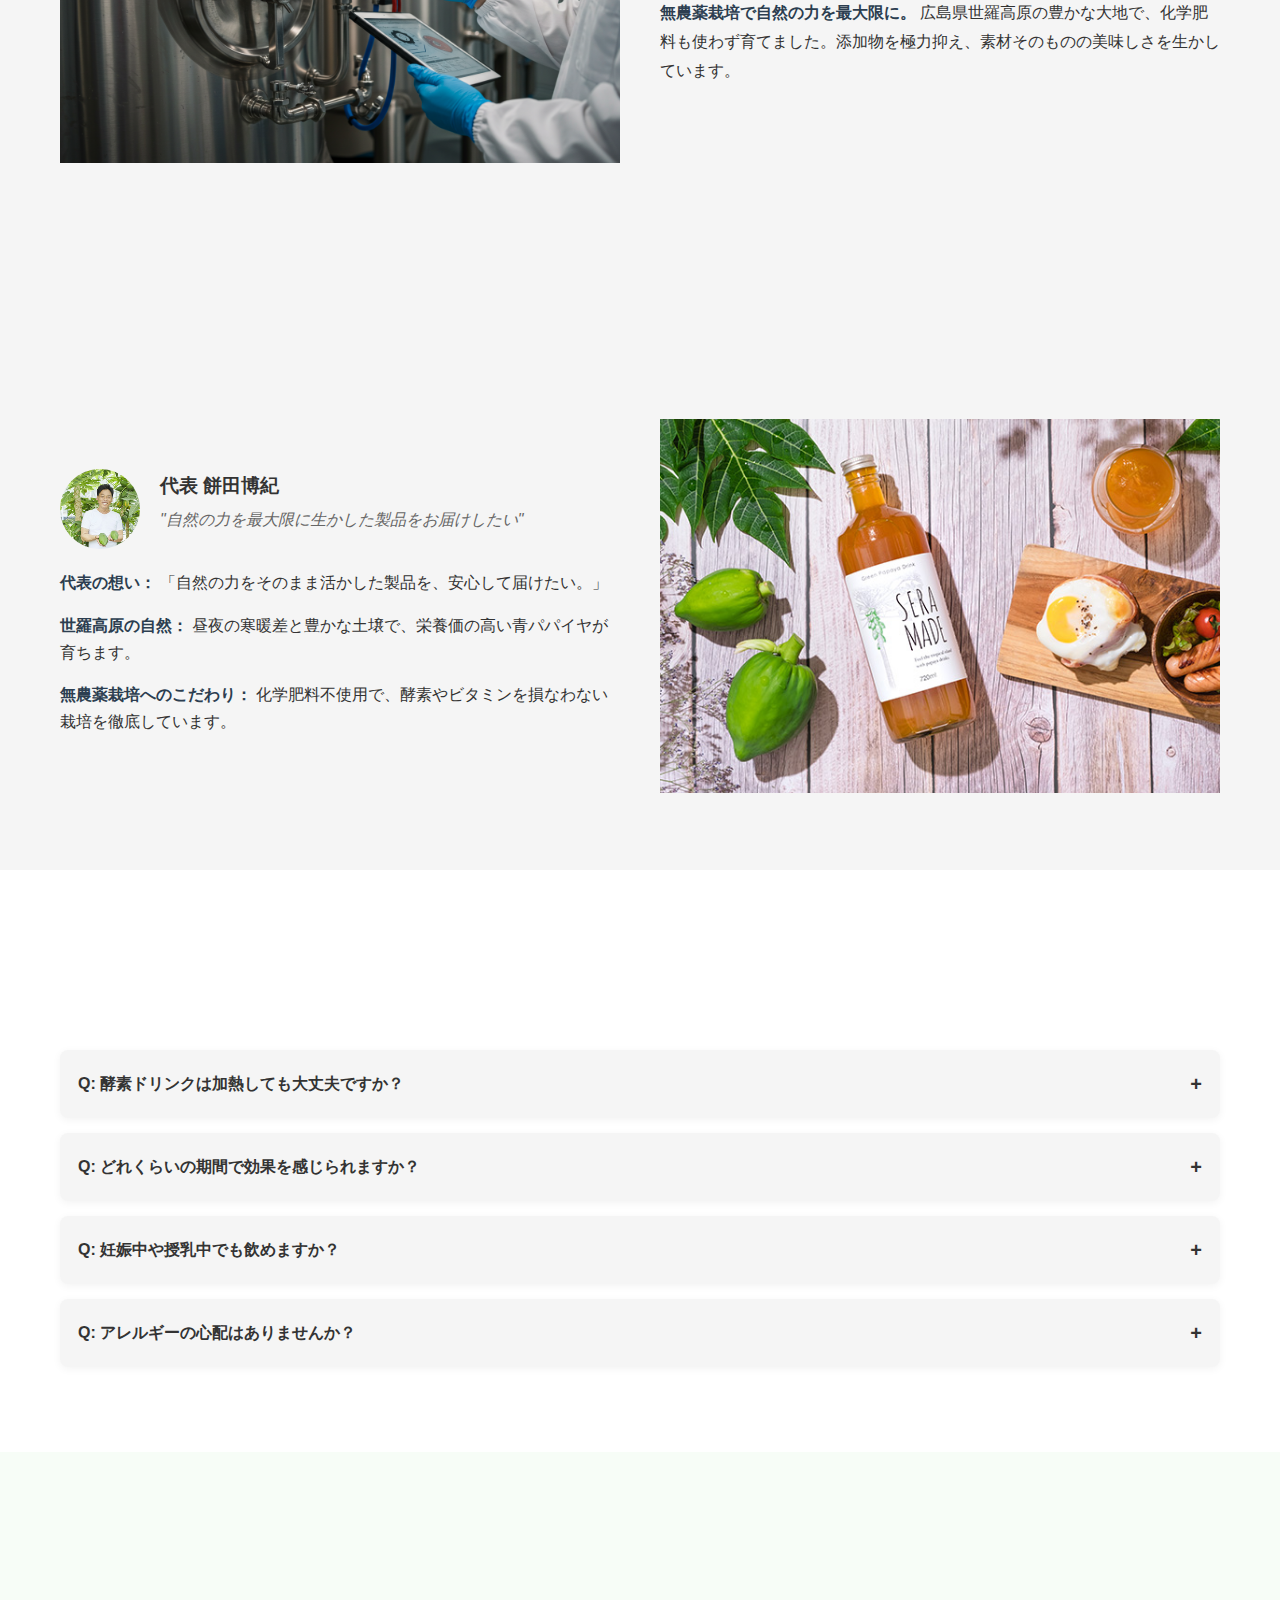
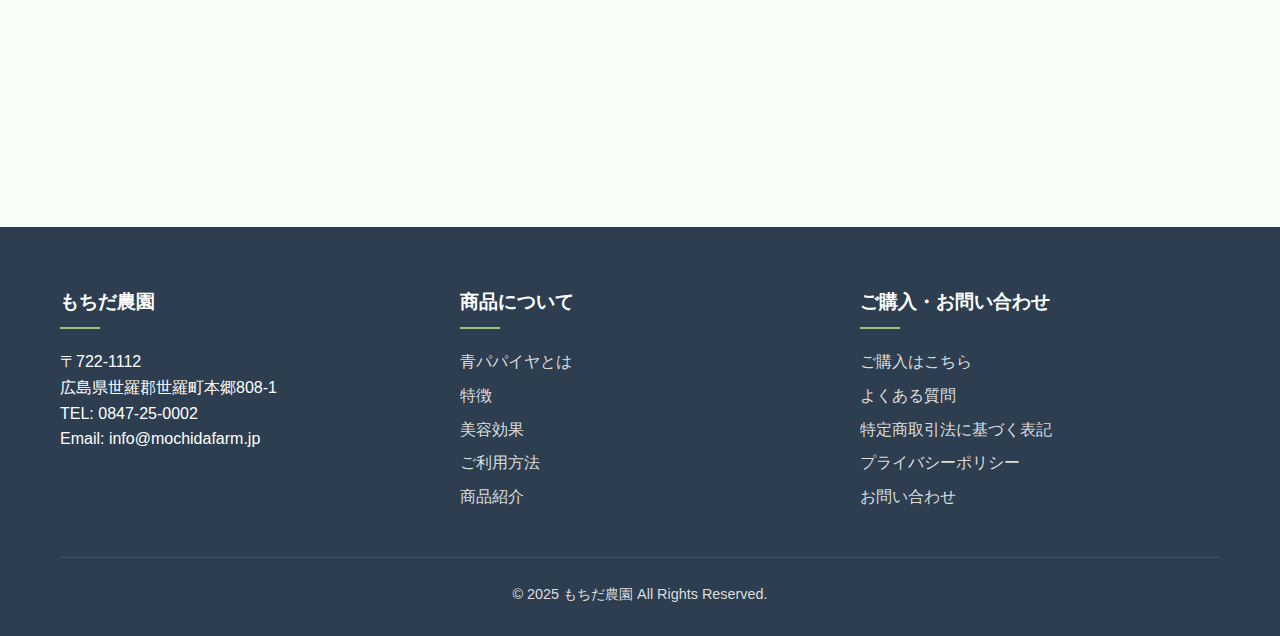
==== commit c246056d: "LPのデザインと画像を更新" ====
--- a/index.html
+++ b/index.html
@@ -1,1092 +1,411 @@
 <!DOCTYPE html>
 <html lang="ja">
 <head>
+    <!-- Google Tag Manager -->
+    <script>(function(w,d,s,l,i){w[l]=w[l]||[];w[l].push({'gtm.start':
+    new Date().getTime(),event:'gtm.js'});var f=d.getElementsByTagName(s)[0],
+    j=d.createElement(s),dl=l!='dataLayer'?'&l='+l:'';j.async=true;j.src=
+    'https://www.googletagmanager.com/gtm.js?id='+i+dl;f.parentNode.insertBefore(j,f);
+    })(window,document,'script','dataLayer','GTM-WG3F5XJP');</script>
+    <!-- End Google Tag Manager -->
     <meta charset="UTF-8">
     <meta name="viewport" content="width=device-width, initial-scale=1.0">
-    <title>国産青パパイヤドリンク｜内側から美しく、酵素の王様パワー</title>
-    <style>
-        /* 基本スタイル */
-        * {
-            margin: 0;
-            padding: 0;
-            box-sizing: border-box;
-            font-family: 'Hiragino Sans', 'Hiragino Kaku Gothic ProN', 'Noto Sans JP', sans-serif;
-        }
-        
-        body {
-            background-color: #f7fdf7;
-            color: #333;
-            line-height: 1.6;
-            font-size: 16px;
-        }
-        
-        .container {
-            max-width: 1200px;
-            margin: 0 auto;
-            padding: 20px;
-        }
-        
-        h1, h2, h3, h4 {
-            color: #2c5e2e;
-            margin-bottom: 20px;
-            font-weight: 600;
-        }
-        
-        h2 {
-            font-size: 36px;
-            text-align: center;
-            position: relative;
-            padding-bottom: 15px;
-        }
-        
-        h2:after {
-            content: '';
-            position: absolute;
-            bottom: 0;
-            left: 50%;
-            transform: translateX(-50%);
-            width: 80px;
-            height: 3px;
-            background-color: #98c379;
-        }
-        
-        h3 {
-            font-size: 28px;
-            margin-top: 30px;
-        }
-        
-        p {
-            margin-bottom: 20px;
-            line-height: 1.8;
-        }
-        
-        img {
-            max-width: 100%;
-            height: auto;
-            border-radius: 6px;
-        }
-        
-        section {
-            padding: 80px 0;
-            border-bottom: 1px solid rgba(152, 195, 121, 0.3);
-        }
-        
-        .btn {
-            display: inline-block;
-            padding: 18px 40px;
-            background-color: #ffc107;
-            color: #fff;
-            text-decoration: none;
-            font-size: 20px;
-            font-weight: 600;
-            border-radius: 50px;
-            text-align: center;
-            box-shadow: 0 4px 15px rgba(255, 193, 7, 0.4);
-            transition: all 0.3s ease;
-            position: relative;
-        }
-        
-        .btn:hover {
-            transform: translateY(-3px);
-            box-shadow: 0 6px 20px rgba(255, 193, 7, 0.5);
-            background-color: #f7b500;
-        }
-        
-        .hero .btn {
-            padding: 18px 40px;
-        }
-        
-        .text-center {
-            text-align: center;
-        }
-        
-        .mb-50 {
-            margin-bottom: 50px;
-        }
-        
-        .flex {
-            display: flex;
-            flex-wrap: wrap;
-            gap: 30px;
-        }
-        
-        .col-2 {
-            flex: 1 1 calc(50% - 15px);
-            min-width: 300px;
-        }
-        
-        .col-3 {
-            flex: 1 1 calc(33.333% - 20px);
-            min-width: 250px;
-        }
-        
-        /* ヘッダー */
-        header {
-            background-color: #ffffff;
-            box-shadow: 0 2px 10px rgba(0,0,0,0.1);
-            padding: 15px 0;
-            position: fixed;
-            width: 100%;
-            top: 0;
-            z-index: 1000;
-        }
-        
-        .logo {
-            max-width: 200px;
-        }
-        
-        .header-flex {
-            display: flex;
-            justify-content: space-between;
-            align-items: center;
-        }
-        
-        /* ヒーローセクション */
-        .hero {
-            height: 100vh;
-            min-height: 600px;
-            background: url('images/seramade-fv.jpg') center/cover;
-            display: flex;
-            align-items: center;
-            text-align: center;
-            padding-top: 80px;
-            position: relative;
-        }
-        
-        .hero::before {
-            content: '';
-            position: absolute;
-            top: 0;
-            left: 0;
-            width: 100%;
-            height: 100%;
-            background-color: rgba(255, 255, 255, 0.85);
-            z-index: 1;
-        }
-        
-        .hero .container {
-            position: relative;
-            z-index: 2;
-        }
-        
-        .hero-content {
-            max-width: 800px;
-            margin: 0 auto;
-        }
-        
-        .hero h1 {
-            font-size: 36px;
-            line-height: 1.4;
-            margin-bottom: 30px;
-            color: #2c5e2e;
-            font-weight: bold;
-        }
-        
-        .hero p {
-            font-size: 24px;
-            color: #666;
-            margin-bottom: 40px;
-        }
-        
-        .hero .btn {
-            padding: 20px 50px;
-            border-radius: 100px;
-            font-size: 20px;
-            font-weight: bold;
-            background-color: #ffcd4c;
-            color: #fff;
-            position: relative;
-            padding-right: 70px;
-        }
-        
-        .hero .btn::after {
-            content: '→';
-            position: absolute;
-            right: 40px;
-            top: 50%;
-            transform: translateY(-50%);
-        }
-        
-        .hero h1 {
-            font-size: 40px;
-            line-height: 1.4;
-            margin-bottom: 20px;
-            color: #2c5e2e;
-        }
-        
-        .hero p {
-            font-size: 22px;
-            color: #666;
-            margin-bottom: 40px;
-        }
-        
-        /* 特徴セクション */
-        .feature-box {
-            background-color: #fff;
-            padding: 40px 30px;
-            border-radius: 15px;
-            box-shadow: 0 5px 25px rgba(0,0,0,0.05);
-            text-align: center;
-            transition: transform 0.3s ease;
-        }
-        
-        .feature-box:hover {
-            transform: translateY(-10px);
-        }
-        
-        .feature-icon {
-            width: 80px;
-            height: 80px;
-            background-color: rgba(152, 195, 121, 0.2);
-            border-radius: 50%;
-            display: flex;
-            align-items: center;
-            justify-content: center;
-            margin: 0 auto 20px;
-        }
-        
-        .feature-icon img {
-            width: 40px;
-            height: 40px;
-        }
-        
-        /* エビデンスセクション */
-        .evidence-card {
-            background-color: #fff;
-            padding: 30px;
-            border-radius: 10px;
-            box-shadow: 0 5px 15px rgba(0,0,0,0.05);
-            margin-bottom: 30px;
-        }
-        
-        .evidence-card h4 {
-            color: #98c379;
-            font-size: 22px;
-            margin-bottom: 15px;
-        }
-        
-        .evidence-card ul {
-            padding-left: 25px;
-            margin-bottom: 20px;
-        }
-        
-        .reference {
-            font-size: 12px;
-            color: #999;
-        }
-        
-        /* ユーザーボイス */
-        .testimonial {
-            background-color: #fff;
-            padding: 25px;
-            border-radius: 12px;
-            box-shadow: 0 5px 15px rgba(0,0,0,0.05);
-            position: relative;
-        }
-        
-        .testimonial:after {
-            content: '';
-            position: absolute;
-            bottom: -10px;
-            left: 30px;
-            width: 20px;
-            height: 20px;
-            background-color: #fff;
-            transform: rotate(45deg);
-            box-shadow: 5px 5px 10px rgba(0,0,0,0.05);
-            z-index: -1;
-        }
-        
-        .user-info {
-            display: flex;
-            align-items: center;
-            margin-top: 25px;
-        }
-        
-        .user-photo {
-            width: 50px;
-            height: 50px;
-            border-radius: 50%;
-            margin-right: 15px;
-            background-color: #f0f0f0;
-        }
-        
-        /* 使用方法 */
-        .usage-step {
-            background-color: #fff;
-            padding: 20px;
-            border-radius: 10px;
-            text-align: center;
-            box-shadow: 0 5px 15px rgba(0,0,0,0.05);
-        }
-        
-        .step-number {
-            display: inline-block;
-            width: 40px;
-            height: 40px;
-            background-color: #98c379;
-            color: #fff;
-            border-radius: 50%;
-            text-align: center;
-            line-height: 40px;
-            font-weight: bold;
-            margin-bottom: 15px;
-        }
-        
-        /* 商品セクション */
-        .product-card {
-            background-color: #fff;
-            border-radius: 15px;
-            overflow: hidden;
-            box-shadow: 0 5px 25px rgba(0,0,0,0.05);
-            transition: transform 0.3s ease;
-        }
-        
-        .product-card:hover {
-            transform: translateY(-5px);
-        }
-        
-        .product-img {
-            height: 250px;
-            background-color: #f1f8f1;
-            display: flex;
-            align-items: center;
-            justify-content: center;
-        }
-        
-        .product-info {
-            padding: 25px;
-        }
-        
-        .price {
-            font-size: 28px;
-            color: #2c5e2e;
-            font-weight: bold;
-            margin: 15px 0;
-        }
-        
-        .price .original {
-            text-decoration: line-through;
-            color: #999;
-            font-size: 18px;
-            margin-right: 10px;
-        }
-        
-        .price .discount {
-            display: inline-block;
-            background-color: #ff6b6b;
-            color: #fff;
-            padding: 3px 8px;
-            border-radius: 5px;
-            font-size: 14px;
-            margin-left: 10px;
-            font-weight: normal;
-        }
-        
-        .benefits {
-            list-style-type: none;
-            margin: 20px 0;
-        }
-        
-        .benefits li {
-            padding-left: 25px;
-            position: relative;
-            margin-bottom: 10px;
-        }
-        
-        .benefits li:before {
-            content: '✓';
-            position: absolute;
-            left: 0;
-            color: #98c379;
-            font-weight: bold;
-        }
-        
-        /* FAQ */
-        .faq-item {
-            background-color: #fff;
-            border-radius: 10px;
-            overflow: hidden;
-            margin-bottom: 15px;
-            box-shadow: 0 2px 10px rgba(0,0,0,0.05);
-        }
-        
-        .faq-question {
-            padding: 20px;
-            background-color: #f1f8f1;
-            font-weight: 600;
-            cursor: pointer;
-            position: relative;
-            padding-right: 40px;
-        }
-        
-        .faq-question:after {
-            content: '+';
-            position: absolute;
-            right: 20px;
-            transition: transform 0.3s ease;
-        }
-        
-        .faq-answer {
-            padding: 0 20px;
-            max-height: 0;
-            overflow: hidden;
-            transition: all 0.3s ease;
-        }
-        
-        .faq-item.active .faq-question:after {
-            transform: rotate(45deg);
-        }
-        
-        .faq-item.active .faq-answer {
-            padding: 20px;
-            max-height: 500px;
-        }
-        
-        /* キャンペーン */
-        .campaign {
-            background-color: #fef8e8;
-            padding: 50px;
-            border-radius: 15px;
-            margin-top: 50px;
-            position: relative;
-        }
-        
-        .campaign:before {
-            content: '';
-            position: absolute;
-            top: -15px;
-            left: 50%;
-            transform: translateX(-50%);
-            width: 200px;
-            height: 30px;
-            background-color: #ffc107;
-            border-radius: 15px 15px 0 0;
-        }
-        
-        .campaign:after {
-            content: 'キャンペーン実施中';
-            position: absolute;
-            top: -10px;
-            left: 50%;
-            transform: translateX(-50%);
-            color: #fff;
-            font-weight: bold;
-            font-size: 14px;
-        }
-        
-        /* 会社紹介 */
-        .company-info {
-            background-color: #fff;
-            padding: 40px;
-            border-radius: 15px;
-            box-shadow: 0 5px 25px rgba(0,0,0,0.05);
-        }
-        
-        .company-flex {
-            display: flex;
-            align-items: center;
-            gap: 30px;
-            margin-bottom: 30px;
-        }
-        
-        .ceo-message {
-            background-color: #f1f8f1;
-            padding: 25px;
-            border-radius: 10px;
-            font-style: italic;
-            position: relative;
-            margin-top: 40px;
-        }
-        
-        .ceo-message:before {
-            content: '"';
-            position: absolute;
-            top: -20px;
-            left: 20px;
-            font-size: 60px;
-            color: #98c379;
-            font-family: serif;
-        }
-        
-        /* フッター */
-        footer {
-            background-color: #2c5e2e;
-            color: #fff;
-            padding: 60px 0 30px;
-        }
-        
-        .footer-links {
-            display: flex;
-            flex-wrap: wrap;
-            gap: 50px;
-            margin-bottom: 50px;
-        }
-        
-        .footer-col {
-            flex: 1 1 200px;
-        }
-        
-        .footer-col h4 {
-            color: #fff;
-            border-bottom: 1px solid rgba(255,255,255,0.1);
-            padding-bottom: 10px;
-            margin-bottom: 15px;
-        }
-        
-        .footer-col ul {
-            list-style-type: none;
-        }
-        
-        .footer-col ul li {
-            margin-bottom: 10px;
-        }
-        
-        .footer-col ul li a {
-            color: rgba(255,255,255,0.7);
-            text-decoration: none;
-            transition: color 0.3s ease;
-        }
-        
-        .footer-col ul li a:hover {
-            color: #fff;
-        }
-        
-        .copyright {
-            text-align: center;
-            padding-top: 30px;
-            border-top: 1px solid rgba(255,255,255,0.1);
-            color: rgba(255,255,255,0.5);
-            font-size: 14px;
-        }
-        
-        /* フローティングCTA */
-        .floating-cta {
-            position: fixed;
-            bottom: 30px;
-            right: 30px;
-            z-index: 900;
-            transition: all 0.3s ease;
-            opacity: 0;
-            transform: translateY(20px);
-        }
-        
-        .floating-cta.visible {
-            opacity: 1;
-            transform: translateY(0);
-        }
-        
-        .floating-btn {
-            display: inline-block;
-            padding: 15px 30px;
-            background-color: #ffc107;
-            color: #fff;
-            text-decoration: none;
-            font-weight: 600;
-            border-radius: 50px;
-            box-shadow: 0 5px 20px rgba(0,0,0,0.2);
-        }
-        
-        /* レスポンシブ対応 */
-        @media (max-width: 768px) {
-            h2 {
-                font-size: 28px;
-            }
-            
-            h3 {
-                font-size: 22px;
-            }
-            
-            .hero h1 {
-                font-size: 30px;
-            }
-            
-            .hero p {
-                font-size: 18px;
-            }
-            
-            section {
-                padding: 60px 0;
-            }
-            
-            .campaign {
-                padding: 30px;
-            }
-            
-            .company-flex {
-                flex-direction: column;
-                text-align: center;
-            }
-        }
-    </style>
+    <title>広島県産 青パパイヤドリンク | 内側からのキレイをサポート</title>
+    
+    <!-- OGP設定 -->
+    <meta property="og:title" content="広島県産 青パパイヤドリンク | 内側からのキレイをサポート">
+    <meta property="og:description" content="酵素×ビタミン×ポリフェノールで年齢に負けない。広島・世羅高原から国産青パパイヤをお届けします。">
+    <meta property="og:type" content="website">
+    <meta property="og:url" content="https://sb-mf.cno.co.jp/">
+    <meta property="og:image" content="https://sb-mf.cno.co.jp/images/seramade-fv.jpg">
+    <meta property="og:site_name" content="SERA MADE">
+    <meta property="og:locale" content="ja_JP">
+    
+    <!-- LINE用設定 -->
+    <meta property="line:card" content="summary_large_image">
+    
+    <!-- Twitter Card -->
+    <meta name="twitter:card" content="summary_large_image">
+    <meta name="twitter:title" content="広島県産 青パパイヤドリンク | 内側からのキレイをサポート">
+    <meta name="twitter:description" content="酵素×ビタミン×ポリフェノールで年齢に負けない。広島・世羅高原から国産青パパイヤをお届けします。">
+    <meta name="twitter:image" content="https://sb-mf.cno.co.jp/images/seramade-fv.jpg">
+    
+    <link rel="stylesheet" href="css/styles.css">
 </head>
 <body>
-    <!-- ヘッダー -->
+    <!-- Google Tag Manager (noscript) -->
+    <noscript><iframe src="https://www.googletagmanager.com/ns.html?id=GTM-WG3F5XJP"
+    height="0" width="0" style="display:none;visibility:hidden"></iframe></noscript>
+    <!-- End Google Tag Manager (noscript) -->
     <header>
-        <div class="container">
-            <div class="header-flex">
-                <img src="/api/placeholder/200/50" alt="もちだ農園ロゴ" class="logo">
-                <a href="#product" class="btn">今すぐ購入</a>
-            </div>
+        <div class="container header-inner">
+            <div class="logo">SERA MADE</div>
+            <a href="https://mochidafarm.jp/806/" class="btn">今すぐ購入</a>
         </div>
     </header>
 
-    <!-- ファーストビュー（ヒーローヘッダー） -->
-    <section class="hero" id="top">
-        <div class="container">
-            <div class="hero-content">
-                <h1>酵素の王様と呼ばれる青パパイヤで、<br>あなたの"美"を内側から支える</h1>
-                <p>酵素×ビタミン×ポリフェノール。<br>トータルケアで年齢に負けない私へ</p>
-                <a href="#product" class="btn">初回限定25%OFFで購入→</a>
-            </div>
-        </div>
-    </section>
-
-    <!-- 青パパイヤとは？（商品の概要紹介） -->
-    <section id="about">
-        <div class="container">
-            <h2>青パパイヤとは？</h2>
-            <div class="flex">
-                <div class="col-2">
-                    <img src="/api/placeholder/500/400" alt="青パパイヤの写真">
-                </div>
-                <div class="col-2">
-                    <h3>未熟パパイヤが持つ驚くべき力</h3>
-                    <p>青パパイヤとは、熟す前の未熟なパパイヤ果実のこと。成熟したオレンジ色のパパイヤとは異なり、まだ緑色の状態で収穫された青パパイヤには、「パパイン酵素」と呼ばれる強力な酵素が豊富に含まれています。</p>
-                    <p>この酵素は、タンパク質を分解する力が非常に強く、「酵素の王様」とも呼ばれています。消化を助けるだけでなく、古くなった細胞を分解したり、コラーゲンの生成を促進したりと、美容と健康にうれしい効果が期待できます。</p>
-                    
-                    <div class="flex mb-50">
-                        <div class="feature-box">
-                            <div class="feature-icon">
-                                <img src="/api/placeholder/40/40" alt="国産アイコン">
-                            </div>
-                            <h4>国産で新鮮</h4>
-                            <p>沖縄の農園で大切に育てられた青パパイヤを使用。収穫から加工まで一貫して管理しています。</p>
+    <!-- ヒーローセクション -->
+    <section class="hero">
+        <div class="container">
+            <h1>酵素の王様・青パパイヤで、<br>内側からキレイ</h1>
+            <p>酵素×ビタミン×ポリフェノールで年齢に負けない。<br>広島・世羅高原から国産青パパイヤをお届けします。</p>
+            <a href="https://mochidafarm.jp/806/" class="btn">今すぐ購入</a>
+        </div>
+    </section>
+    
+    <!-- 仕切り線（セカンドビューのチラ見せ） -->
+    <div style="height: 50px; background-color: var(--light-gray); position: relative; z-index: 2; margin-top: -50px;"></div>
+
+    <!-- 青パパイヤとは？ -->
+    <section class="about" id="about">
+        <div class="container">
+            <h2 class="section-title">青パパイヤとは？</h2>
+            <div class="about-content">
+                <div class="about-text">
+                    <p><strong>青パパイヤは、完熟前の若いパパイヤ。</strong> 強力な「パパイン酵素」を豊富に含み、消化や代謝をサポート。ビタミンやポリフェノールもたっぷりで、美容と健康に嬉しい栄養の宝庫です。</p>
+                    <p><strong>もちだ農園では、広島県世羅高原の無農薬栽培</strong>にこだわり、収穫後すぐ丁寧に加工。フレッシュな状態を活かした、国産の青パパイヤドリンクをお届けします。</p>
+                </div>
+                <div class="about-image">
+                    <img src="/images/ao-papa.jpg" alt="広島県産青パパイヤの実" id="papaya-img-1">
+                </div>
+            </div>
+        </div>
+    </section>
+
+    <!-- 特徴 -->
+    <section class="features" id="features">
+        <div class="container">
+            <h2 class="section-title">私たちの青パパイヤが選ばれる理由</h2>
+            <div class="feature-items">
+                <div class="feature-item">
+                    <div class="feature-icon">1</div>
+                    <h3>国産で新鮮</h3>
+                    <p><strong>広島・世羅高原産</strong>。収穫後すぐ加工で鮮度抜群です。</p>
+                </div>
+                <div class="feature-item">
+                    <div class="feature-icon">2</div>
+                    <h3>無農薬・徹底管理</h3>
+                    <p><strong>化学肥料不使用</strong>。安全第一の品質管理を徹底しています。</p>
+                </div>
+                <div class="feature-item">
+                    <div class="feature-icon">3</div>
+                    <h3>栄養素満載</h3>
+                    <p><strong>酵素・ビタミン・ポリフェノール</strong>を一度に摂取できます。</p>
+                </div>
+            </div>
+        </div>
+    </section>
+
+    <!-- 美容効果の科学的根拠 -->
+    <section class="evidence" id="evidence">
+        <div class="container">
+            <h2 class="section-title">酵素・ビタミン・ポリフェノールがもたらす3つのチカラ</h2>
+            <div class="evidence-content">
+                <div class="evidence-item">
+                    <h3>パパイン酵素</h3>
+                    <p><strong>タンパク質分解を助け、肌のターンオーバーを促進。</strong> 古いコラーゲンの排出や代謝アップに期待できます。</p>
+                </div>
+                <div class="evidence-item">
+                    <h3>ポリフェノール</h3>
+                    <p><strong>赤ワインの7.5倍の抗酸化パワー</strong>で、シミ・シワ対策や血行促進をサポートします。</p>
+                </div>
+                <div class="evidence-item">
+                    <h3>ビタミンC</h3>
+                    <p><strong>レモン級のビタミンC量</strong>でコラーゲン生成をバックアップ。熱に強く、効率よく吸収できます。</p>
+                </div>
+            </div>
+            <div class="evidence-notes">
+                <p>※参考文献: Journal of Nutritional Science and Vitaminology, 2014; Food Chemistry, 2016など<br>
+                ※効果には個人差があります。あくまでも食品であり、医薬品ではありません。</p>
+            </div>
+        </div>
+    </section>
+
+    <!-- 口コミ -->
+    <section class="testimonials" id="testimonials">
+        <div class="container">
+            <h2 class="section-title">お客様の声</h2>
+            <div class="testimonial-items">
+                <div class="testimonial-item">
+                    <div class="testimonial-avatar">
+                        <img src="/images/voc1.jpg" alt="利用者アイコン" class="avatar-image">
+                    </div>
+                    <div class="testimonial-content">
+                        <p><strong>「朝のスッキリ感が違う！」</strong><br>国産で安心。色々試した中で一番続けやすいドリンクです。</p>
+                    </div>
+                    <div class="testimonial-author">M.M さん（42歳）</div>
+                </div>
+                <div class="testimonial-item">
+                    <div class="testimonial-avatar">
+                        <img src="/images/voc2.jpg" alt="利用者アイコン" class="avatar-image">
+                    </div>
+                    <div class="testimonial-content">
+                        <p><strong>「肌のトーンが明るくなった」</strong><br>化粧のノリも良くなり、甘すぎないので朝食と一緒に飲みやすいです。</p>
+                    </div>
+                    <div class="testimonial-author">K.Y さん（36歳）</div>
+                </div>
+                <div class="testimonial-item">
+                    <div class="testimonial-avatar">
+                        <img src="/images/voc3.jpg" alt="利用者アイコン" class="avatar-image">
+                    </div>
+                    <div class="testimonial-content">
+                        <p><strong>「お通じが良くなった」</strong><br>お腹周りもスッキリ。爽やかな味で毎日の習慣になっています。</p>
+                    </div>
+                    <div class="testimonial-author">S.T さん（45歳）</div>
+                </div>
+            </div>
+        </div>
+    </section>
+
+    <!-- 商品紹介 -->
+    <section class="products" id="products">
+        <div class="container">
+            <h2 class="section-title">広島県産 青パパイヤドリンク</h2>
+            <div class="product-card">
+                <div class="product-header">
+                    <h3>青パパイヤ酵素ドリンク 720ml</h3>
+                </div>
+                <div class="product-body">
+                <div class="product-image">
+                        <img src="/images/seramade-fv.jpg" alt="SERA MADE 青パパイヤドリンク" id="product-img-1">
+                    </div>
+                    <div class="product-details">
+                        <h4>製品特徴</h4>
+                        <ul class="product-features-list">
+                            <li><strong>広島県世羅高原産</strong>の無農薬青パパイヤ</li>
+                            <li><strong>低温製法</strong>で酵素を活きたまま抽出</li>
+                            <li><strong>無添加・保存料不使用</strong></li>
+                        </ul>
+                        <h4>原材料</h4>
+                        <p>青パパイヤ（広島県産）、オリゴ糖、リンゴ果汁</p>
+                        <div class="product-price">
+                            価格: 4,500円（送料・税込）
                         </div>
-                        <div class="feature-box">
-                            <div class="feature-icon">
-                                <img src="/api/placeholder/40/40" alt="無農薬アイコン">
-                            </div>
-                            <h4>無農薬・品質管理</h4>
-                            <p>化学肥料や農薬を使わず、有機栽培にこだわって育てています。</p>
+                        <p>※賞味期限：製造日より6ヶ月<br>
+                        ※開封後は冷蔵保存し、お早めにお召し上がりください。</p>
+                    </div>
+                </div>
+                <div class="product-action">
+                    <a href="https://mochidafarm.jp/806/" class="btn">今すぐ購入</a>
+                </div>
+            </div>
+        </div>
+    </section>
+
+    <!-- ご利用方法 -->
+    <section class="usage" id="usage">
+        <div class="container">
+            <h2 class="section-title">毎日の生活に取り入れる簡単ステップ</h2>
+            <div class="usage-items">
+                <div class="usage-item">
+                    <div class="usage-icon">朝</div>
+                    <div class="usage-image">
+                        <img src="/images/morning-usage.jpg" alt="朝の青パパイヤドリンク" class="timing-image">
+                    </div>
+                    <h3>朝食と一緒に</h3>
+                    <p>スムージーやヨーグルトにプラスして、爽やかな朝をスタート</p>
+                </div>
+                <div class="usage-item">
+                    <div class="usage-icon">夜</div>
+                    <div class="usage-image">
+                        <img src="/images/night-usage.jpg" alt="夜の青パパイヤドリンク" class="timing-image">
+                    </div>
+                    <h3>リラックスタイムに</h3>
+                    <p>ソーダ割りやお湯割りで、一日の終わりをゆったりと</p>
+                </div>
+            </div>
+            <p class="usage-note">1日30ml～50mlを目安に、ご自身の好みの飲み方でお楽しみください。</p>
+        </div>
+    </section>
+
+    <!-- 製造ストーリー -->
+    <section class="manufacturing" id="manufacturing">
+        <div class="container">
+            <h2 class="section-title">こだわりの低温製法＆マルチな美容成分</h2>
+            <div class="manufacturing-content">
+                <div class="manufacturing-image">
+                    <img src="/images/加工写真.jpg" alt="青パパイヤ加工工程">
+                </div>
+                <div class="manufacturing-text">
+                    <p><strong>低温加工で酵素をまるごとキープ。</strong> 収穫したてを素早く処理し、青パパイヤの豊富な栄養を逃しません。</p>
+                    <p><strong>無農薬栽培で自然の力を最大限に。</strong> 広島県世羅高原の豊かな大地で、化学肥料も使わず育てました。添加物を極力抑え、素材そのものの美味しさを生かしています。</p>
+                </div>
+            </div>
+        </div>
+    </section>
+
+    <!-- 会社・生産者紹介 -->
+    <section class="about-company" id="company">
+        <div class="container">
+            <h2 class="section-title">もちだ農園について</h2>
+            <div class="company-content">
+                <div class="company-text">
+                    <div class="producer-profile">
+                        <img src="/images/餅田さん.jpg" alt="もちだ農園 代表" class="producer-image">
+                        <div>
+                            <h3>代表 餅田博紀</h3>
+                            <p class="producer-quote">"自然の力を最大限に生かした製品をお届けしたい"</p>
                         </div>
                     </div>
-                </div>
-            </div>
-            
-            <div class="text-center mt-50">
-                <p>※毎日のお手入れタイムに合わせて、ご自身に合った飲み方をお選びください。<br>商品に同梱のレシピブックには、さらに詳しいアレンジメニューを掲載しています。</p>
-            </div>
-            
-            <!-- キャンペーン・特典訴求 -->
-            <div class="campaign">
-                <h3 class="text-center">初回限定特典</h3>
-                <div class="flex">
-                    <div class="col-2">
-                        <div class="feature-box">
-                            <div class="feature-icon">
-                                <img src="/api/placeholder/40/40" alt="30日保証アイコン">
-                            </div>
-                            <h4>30日間返金保証</h4>
-                            <p>初めての方でも安心。効果を実感できなかった場合は、30日以内であれば全額返金いたします。</p>
-                        </div>
-                    </div>
-                    <div class="col-2">
-                        <div class="feature-box">
-                            <div class="feature-icon">
-                                <img src="/api/placeholder/40/40" alt="小冊子アイコン">
-                            </div>
-                            <h4>美容レシピ小冊子プレゼント</h4>
-                            <p>青パパイヤドリンクを使った美容レシピと、プロが教える美容習慣を掲載した小冊子をプレゼント。</p>
-                        </div>
-                    </div>
-                </div>
-                <div class="text-center" style="margin-top: 30px;">
-                    <a href="#order" class="btn">限定キャンペーンを利用する</a>
-                </div>
-            </div>
-        </div>
-    </section>
-    
-    <!-- よくある質問（FAQ） -->
-    <section id="faq">
-        <div class="container">
-            <h2>よくある質問</h2>
-            
+                    <p><strong>代表の想い：</strong> 「自然の力をそのまま活かした製品を、安心して届けたい。」</p>
+                    <p><strong>世羅高原の自然：</strong> 昼夜の寒暖差と豊かな土壌で、栄養価の高い青パパイヤが育ちます。</p>
+                    <p><strong>無農薬栽培へのこだわり：</strong> 化学肥料不使用で、酵素やビタミンを損なわない栽培を徹底しています。</p>
+                </div>
+                <div class="company-image">
+                    <img src="/images/drink-2.jpg" alt="SERA MADE 青パパイヤドリンク" id="product-img-2">
+                </div>
+            </div>
+        </div>
+    </section>
+
+    <!-- よくある質問 -->
+    <section class="faq" id="faq">
+        <div class="container">
+            <h2 class="section-title">よくある質問</h2>
             <div class="faq-item">
-                <div class="faq-question">青パパイヤドリンクは加熱しても大丈夫ですか？</div>
+                <div class="faq-question">Q: 酵素ドリンクは加熱しても大丈夫ですか？</div>
                 <div class="faq-answer">
-                    <p>パパイン酵素は熱に比較的強い特性がありますが、高温での加熱は避けることをおすすめします。40℃程度のぬるま湯であれば問題ありません。ホットドリンクとして飲む場合は、少し冷ましてからお召し上がりください。</p>
-                </div>
-            </div>
-            
+                    <p>A: 本製品のパパイン酵素は比較的熱に強いですが、効果を最大限に得るには常温〜冷蔵での摂取をおすすめします。</p>
+                </div>
+            </div>
             <div class="faq-item">
-                <div class="faq-question">どれくらいの期間で効果を感じられますか？</div>
+                <div class="faq-question">Q: どれくらいの期間で効果を感じられますか？</div>
                 <div class="faq-answer">
-                    <p>個人差はありますが、多くのお客様は2〜4週間ほどで変化を実感されています。より効果を感じていただくために、3ヶ月以上の継続をおすすめしています。特に美容効果は、継続して摂取することで実感できることが多いです。</p>
-                </div>
-            </div>
-            
+                    <p>A: 個人差がありますが、1〜2週間程度で変化を感じる方が多いです。最低でも1ヶ月間の継続をおすすめします。</p>
+                </div>
+            </div>
             <div class="faq-item">
-                <div class="faq-question">妊娠中や授乳中でも飲めますか？</div>
+                <div class="faq-question">Q: 妊娠中や授乳中でも飲めますか？</div>
                 <div class="faq-answer">
-                    <p>青パパイヤドリンクは天然素材から作られていますが、妊娠中や授乳中の方は、念のため医師にご相談の上でお召し上がりいただくことをおすすめします。体調や体質に不安がある方も、かかりつけ医にご相談ください。</p>
-                </div>
-            </div>
-            
+                    <p>A: 妊娠初期の方は控えた方が良いとされています。妊娠中・授乳中の方は、事前に医師にご相談ください。</p>
+                </div>
+            </div>
             <div class="faq-item">
-                <div class="faq-question">賞味期限はどれくらいですか？</div>
+                <div class="faq-question">Q: アレルギーの心配はありませんか？</div>
                 <div class="faq-answer">
-                    <p>未開封の状態で、製造日から1年間です。開封後は冷蔵庫で保存し、3週間以内にお召し上がりください。長期保存のための添加物は使用していないため、開封後はお早めにお召し上がりいただくのがおすすめです。</p>
-                </div>
-            </div>
-            
-            <div class="faq-item">
-                <div class="faq-question">定期コースはいつでも解約できますか？</div>
-                <div class="faq-answer">
-                    <p>はい、定期コースはいつでも解約可能です。次回お届け予定日の10日前までにご連絡いただければ、次回分からの停止が可能です。お電話またはマイページからお手続きいただけます。</p>
-                </div>
-            </div>
-        </div>
-    </section>
-    
-    <!-- 会社・生産者紹介＋安心のサポート -->
-    <section id="company">
-        <div class="container">
-            <h2>会社・生産者紹介</h2>
-            
-            <div class="company-info">
-                <div class="company-flex">
-                    <img src="/api/placeholder/200/200" alt="もちだ農園写真" style="border-radius: 10px;">
-                    <div>
-                        <h3>もちだ農園</h3>
-                        <p><strong>所在地：</strong>沖縄県国頭郡今帰仁村</p>
-                        <p><strong>創業：</strong>2010年</p>
-                        <p><strong>代表：</strong>持田健太郎</p>
-                        <p>国産の青パパイヤにこだわり、栽培から製品化まで一貫して手がける農園です。「自然の恵みを最大限に活かす」という理念のもと、無農薬・有機栽培にこだわり、品質の高い青パパイヤを生産しています。</p>
-                    </div>
-                </div>
-                
-                <h4>品質管理・安全性</h4>
-                <p>当農園では、有機JAS認証を取得し、厳しい品質管理体制を敷いています。定期的な残留農薬検査や微生物検査を実施し、安全性を確保。製造工程においても、ISO9001の認証を受けた施設で製造しています。</p>
-                
-                <h4>サポート体制</h4>
-                <p>商品に関するご質問や、美容・健康に関するご相談は、専門スタッフが丁寧にお答えします。電話やメールでのサポートに加え、定期購入のお客様には、専用のオンラインサポートもご用意しています。</p>
-                
-                <div class="text-center" style="margin-top: 40px;">
-                    <a href="tel:0120-XXX-XXX" class="btn">お電話でのお問い合わせ</a>
-                </div>
-            </div>
-        </div>
-    </section>
-    
+                    <p>A: 青パパイヤ、オリゴ糖、リンゴ果汁を使用しています。これらにアレルギーのある方はご注意ください。</p>
+                </div>
+            </div>
+        </div>
+    </section>
+
+    <!-- CTAセクション -->
+    <section class="cta">
+        <div class="container">
+            <h2>あなたも青パパイヤの力で<br>内側からキレイをサポート</h2>
+            <p>酵素×ビタミン×ポリフェノールの力をこの一本に</p>
+            <a href="https://mochidafarm.jp/806/" class="btn btn-large">今すぐ購入する</a>
+        </div>
+    </section>
+
     <!-- フッター -->
-    <footer>
-        <div class="container">
-            <div class="footer-links">
-                <div class="footer-col">
-                    <h4>ショップ</h4>
-                    <ul>
-                        <li><a href="#product">商品一覧</a></li>
-                        <li><a href="#order">定期コース</a></li>
-                        <li><a href="#">ギフト商品</a></li>
-                        <li><a href="#">法人の方へ</a></li>
-                    </ul>
-                </div>
-                <div class="footer-col">
-                    <h4>サポート</h4>
-                    <ul>
-                        <li><a href="#faq">よくある質問</a></li>
-                        <li><a href="#">お問い合わせ</a></li>
-                        <li><a href="#">配送について</a></li>
-                        <li><a href="#">返品・交換</a></li>
-                    </ul>
-                </div>
-                <div class="footer-col">
-                    <h4>会社情報</h4>
-                    <ul>
-                        <li><a href="#company">会社概要</a></li>
-                        <li><a href="#">ブログ</a></li>
-                        <li><a href="#">採用情報</a></li>
-                        <li><a href="#">メディア掲載</a></li>
-                    </ul>
-                </div>
-                <div class="footer-col">
-                    <h4>特定商取引法</h4>
-                    <ul>
-                        <li><a href="#">特定商取引法に基づく表記</a></li>
-                        <li><a href="#">プライバシーポリシー</a></li>
-                        <li><a href="#">利用規約</a></li>
-                        <li><a href="#">特定商取引法</a></li>
-                    </ul>
-                </div>
-            </div>
-            
+    <footer class="footer">
+        <div class="container">
+            <div class="footer-content">
+                <div class="footer-column">
+                    <h3 class="footer-heading">もちだ農園</h3>
+                    <p>〒722-1112<br>
+                    広島県世羅郡世羅町本郷808-1</p>
+                    <p>TEL: 0847-25-0002<br>
+                    Email: info@mochidafarm.jp</p>
+                </div>
+                <div class="footer-column">
+                    <h3 class="footer-heading">商品について</h3>
+                    <div class="footer-links">
+                        <a href="#about">青パパイヤとは</a>
+                        <a href="#features">特徴</a>
+                        <a href="#evidence">美容効果</a>
+                        <a href="#usage">ご利用方法</a>
+                        <a href="#products">商品紹介</a>
+                    </div>
+                </div>
+                <div class="footer-column">
+                    <h3 class="footer-heading">ご購入・お問い合わせ</h3>
+                    <div class="footer-links">
+                        <a href="https://mochidafarm.jp/806/">ご購入はこちら</a>
+                        <a href="#faq">よくある質問</a>
+                        <a href="https://mochidafarm.jp/law/">特定商取引法に基づく表記</a>
+                        <a href="https://mochidafarm.jp/privacy-policy/">プライバシーポリシー</a>
+                        <a href="https://mochidafarm.jp/contact/">お問い合わせ</a>
+                    </div>
+                </div>
+            </div>
             <div class="copyright">
-                &copy; 2025 もちだ農園 All Rights Reserved.
+                <p>&copy; 2025 もちだ農園 All Rights Reserved.</p>
             </div>
         </div>
     </footer>
     
-    <!-- フローティングCTA -->
-    <div class="floating-cta" id="floatingCta">
-        <a href="#product" class="floating-btn">今すぐ購入する</a>
-    </div>
-    
-    <!-- JavaScript -->
     <script>
-        // FAQ アコーディオン
+        // よくある質問のアコーディオン機能
         document.querySelectorAll('.faq-question').forEach(question => {
             question.addEventListener('click', () => {
-                const item = question.parentElement;
-                item.classList.toggle('active');
+                const answer = question.nextElementSibling;
+                if (answer.style.display === 'block') {
+                    answer.style.display = 'none';
+                    question.style.borderBottom = 'none';
+                    question.classList.remove('active');
+                } else {
+                    answer.style.display = 'block';
+                    question.style.borderBottom = '1px solid #f5f5f5';
+                    question.classList.add('active');
+                }
             });
         });
         
-        // フローティングCTA表示制御
-        window.addEventListener('scroll', () => {
-            const floatingCta = document.getElementById('floatingCta');
-            if (window.scrollY > 500) {
-                floatingCta.classList.add('visible');
-            } else {
-                floatingCta.classList.remove('visible');
-            }
+        // スムーススクロール
+        document.querySelectorAll('a[href^="#"]').forEach(anchor => {
+            anchor.addEventListener('click', function (e) {
+                e.preventDefault();
+                
+                const target = document.querySelector(this.getAttribute('href'));
+                if (target) {
+                    window.scrollTo({
+                        top: target.offsetTop - 80,
+                        behavior: 'smooth'
+                    });
+                }
+            });
+        });
+
+        // フェードイン効果の実装（シンプル版）
+        document.addEventListener('DOMContentLoaded', function() {
+            // フェードイン対象の要素（重要な要素のみに限定）
+            const fadeTargets = [
+                // セクションタイトルのみ
+                '.section-title',
+                // 主要な画像要素
+                '.about-image',
+                // 重要なコンテンツ
+                '.feature-items',
+                '.evidence-content',
+                '.testimonial-items',
+                '.cta',
+                '.usage-items'
+            ];
+            
+            // IntersectionObserverの設定
+            const observer = new IntersectionObserver((entries) => {
+                entries.forEach(entry => {
+                    if (entry.isIntersecting) {
+                        // 要素が画面内に入ったらアクティブクラスを追加
+                        entry.target.classList.add('active');
+                        // 一度表示されたら監視を解除
+                        observer.unobserve(entry.target);
+                    }
+                });
+            }, {
+                threshold: 0.1 // 要素の10%が見えたらコールバックを実行
+            });
+            
+            // 対象要素を監視
+            fadeTargets.forEach(selector => {
+                document.querySelectorAll(selector).forEach(element => {
+                    element.classList.add('fade-element');
+                    observer.observe(element);
+                });
+            });
         });
     </script>
-    
-    <!-- 商品ラインナップ・価格 -->
-    <section id="product">
-        <div class="container">
-            <h2>商品ラインナップ</h2>
-            <p class="text-center mb-50">国産青パパイヤの恵みを、毎日の美容習慣に。<br>ご自身のライフスタイルに合わせてお選びください。</p>
-            
-            <div class="flex">
-                <div class="col-3">
-                    <div class="product-card">
-                        <div class="product-img">
-                            <img src="/api/placeholder/300/250" alt="青パパイヤドリンク単品">
-                        </div>
-                        <div class="product-info">
-                            <h4>青パパイヤドリンク 単品</h4>
-                            <p>まずはお試しから。国産青パパイヤの美容酵素を体験してください。</p>
-                            <div class="price">
-                                <span class="original">5,500円</span> 4,125円<span class="discount">25%OFF</span>
-                            </div>
-                            <p>※初回限定価格（税込）/ 500ml</p>
-                            <a href="#order" class="btn" style="width: 100%;">単品を購入</a>
-                        </div>
-                    </div>
-                </div>
-                <div class="col-3">
-                    <div class="product-card" style="border: 2px solid #98c379;">
-                        <div class="product-img" style="background-color: #f0f7e9;">
-                            <img src="/api/placeholder/300/250" alt="青パパイヤドリンク定期コース">
-                        </div>
-                        <div class="product-info">
-                            <h4>青パパイヤドリンク 定期コース</h4>
-                            <p>毎月お届け。継続することで実感できる変化を体験してください。</p>
-                            <div class="price">
-                                <span class="original">5,500円</span> 3,850円<span class="discount">30%OFF</span>
-                            </div>
-                            <p>※定期購入価格（税込）/ 500ml</p>
-                            <ul class="benefits">
-                                <li>送料無料</li>
-                                <li>いつでも解約OK</li>
-                                <li>レシピブック付き</li>
-                                <li>専用オンラインサポート</li>
-                            </ul>
-                            <a href="#order" class="btn" style="width: 100%; background-color: #98c379;">定期コースを申し込む</a>
-                        </div>
-                    </div>
-                </div>
-                <div class="col-3">
-                    <div class="product-card">
-                        <div class="product-img">
-                            <img src="/api/placeholder/300/250" alt="青パパイヤドリンク3本セット">
-                        </div>
-                        <div class="product-info">
-                            <h4>青パパイヤドリンク 3本セット</h4>
-                            <p>ご家族での利用や、まとめ買いにおすすめのセット商品です。</p>
-                            <div class="price">
-                                <span class="original">16,500円</span> 11,550円<span class="discount">30%OFF</span>
-                            </div>
-                            <p>※セット価格（税込）/ 500ml×3本</p>
-                            <ul class="benefits">
-                                <li>送料無料</li>
-                                <li>レシピブック付き</li>
-                            </ul>
-                            <a href="#order" class="btn" style="width: 100%;">3本セットを購入</a>
-                        </div>
-                    </div>
-                </div>
-            </div>
-        </div>
-    </section>
-
-    <!-- 美容効果の科学的根拠（エビデンス） -->
-    <section id="evidence">
-        <div class="container">
-            <h2>酵素・ビタミン・ポリフェノールがもたらす3つのチカラ</h2>
-            <p class="text-center mb-50">青パパイヤに含まれる栄養素は、科学的にも美容効果が実証されています。<br>その効果を支える3つの主要成分をご紹介します。</p>
-            
-            <div class="flex">
-                <div class="col-3">
-                    <div class="evidence-card">
-                        <h4>パパイン酵素</h4>
-                        <img src="/api/placeholder/300/200" alt="パパイン酵素イメージ">
-                        <ul>
-                            <li>消化促進・代謝アップ</li>
-                            <li>古くなったコラーゲンの分解</li>
-                            <li>新陳代謝を活性化</li>
-                            <li>アンチエイジング効果</li>
-                        </ul>
-                        <p class="reference">参照: Journal of Enzyme Research (2019)</p>
-                    </div>
-                </div>
-                <div class="col-3">
-                    <div class="evidence-card">
-                        <h4>ポリフェノール</h4>
-                        <img src="/api/placeholder/300/200" alt="ポリフェノールイメージ">
-                        <ul>
-                            <li>赤ワインの約7.5倍の抗酸化力</li>
-                            <li>活性酸素から細胞を守る</li>
-                            <li>シミ・シワの予防</li>
-                            <li>美肌効果の持続</li>
-                        </ul>
-                        <p class="reference">参照: International Journal of Food Sciences (2021)</p>
-                    </div>
-                </div>
-                <div class="col-3">
-                    <div class="evidence-card">
-                        <h4>ビタミンC</h4>
-                        <img src="/api/placeholder/300/200" alt="ビタミンCイメージ">
-                        <ul>
-                            <li>コラーゲン生成のサポート</li>
-                            <li>熱に比較的強く吸収しやすい</li>
-                            <li>肌のハリと弾力をキープ</li>
-                            <li>美白効果も期待</li>
-                        </ul>
-                        <p class="reference">参照: pmc.ncbi.nlm.nih.gov (2020)</p>
-                    </div>
-                </div>
-            </div>
-        </div>
-    </section>
-
-    <!-- 市場でのポジショニング -->
-    <section id="market">
-        <div class="container">
-            <h2>今、青パパイヤが注目される理由</h2>
-            <div class="flex">
-                <div class="col-2">
-                    <h3>ブームの先にある本物のスーパーフード</h3>
-                    <p>近年、美容や健康への意識の高まりから、様々な「スーパーフード」や「酵素ドリンク」が注目されています。しかし、多くの商品が海外産であったり、保存料や添加物が使われていたりします。</p>
-                    <p>そんな中、青パパイヤは国産スーパーフードとしての希少価値があり、自然由来の力をそのまま活かした製品として評価されています。特に、手軽に摂取できるドリンク形態は、忙しい現代女性のライフスタイルにもマッチし、継続しやすいと好評です。</p>
-                    <p>また、美容業界のプロフェッショナルからも、その効果と安全性が認められ、多くのエステサロンでも取り入れられています。</p>
-                </div>
-                <div class="col-2">
-                    <img src="/api/placeholder/500/400" alt="市場グラフ">
-                    <p class="text-center">年々拡大する国内酵素ドリンク市場<br>（2019-2023年推移）</p>
-                </div>
-            </div>
-        </div>
-    </section>
-
-    <!-- 当社ドリンクの特徴・開発ストーリー -->
-    <section id="feature">
-        <div class="container">
-            <h2>こだわりの低温製法＆マルチな美容成分</h2>
-            <div class="flex">
-                <div class="col-2">
-                    <img src="/api/placeholder/500/400" alt="製造工程の写真">
-                </div>
-                <div class="col-2">
-                    <h3>厳選した国産青パパイヤを丸ごと活かす</h3>
-                    <p>当社の青パパイヤドリンクは、収穫後24時間以内に加工される新鮮な青パパイヤを使用。酵素の活性を最大限保つため、40℃以下の低温で丁寧に製造しています。</p>
-                    <p>「青パパイヤの栄養を余すことなくお届けしたい」という思いから、果肉だけでなく、皮や種子に含まれる栄養素もしっかりと抽出。さらに、コラーゲンや乳酸菌を独自配合し、青パパイヤの力を最大限に引き出しています。</p>
-                    <p>日本人の研究者チームと共同で開発し、美容と健康に最適な配合バランスを追求しました。</p>
-                    
-                    <div class="ceo-message">
-                        「私たちの青パパイヤは、一般的な栽培方法では難しいとされる沖縄本島での有機栽培にこだわっています。年間を通じて安定した品質の青パパイヤを提供するため、栽培方法を何度も改良しました。皆様の美容と健康をサポートする、自信を持ってお届けできる商品です。」
-                        <div class="text-right">
-                            <small>- もちだ農園 代表 持田健太郎</small>
-                        </div>
-                    </div>
-                </div>
-            </div>
-        </div>
-    </section>
-
-    <!-- ユーザーボイス・口コミ -->
-    <section id="voice">
-        <div class="container">
-            <h2>お客様の声／実感の声、続々！</h2>
-            <div class="flex">
-                <div class="col-3">
-                    <div class="testimonial">
-                        <p>朝のスッキリ感が違います！毎朝のルーティンに青パパイヤドリンクを取り入れて3ヶ月。お通じも良くなり、肌のくすみも改善されてきました。</p>
-                    </div>
-                    <div class="user-info">
-                        <div class="user-photo"></div>
-                        <div>
-                            <strong>M.Mさん</strong><br>42歳 会社員
-                        </div>
-                    </div>
-                </div>
-                <div class="col-3">
-                    <div class="testimonial">
-                        <p>お肌の調子が整い、化粧ノリが良くなりました。友人からも「最近肌きれい」と言われるようになって嬉しいです。これからも続けていきます！</p>
-                    </div>
-                    <div class="user-info">
-                        <div class="user-photo"></div>
-                        <div>
-                            <strong>K.Yさん</strong><br>36歳 自営業
-                        </div>
-                    </div>
-                </div>
-                <div class="col-3">
-                    <div class="testimonial">
-                        <p>50代になってから疲れが取れにくくなっていましたが、このドリンクを飲み始めてから体が軽く感じます。味も飲みやすくて、毎日の習慣になっています。</p>
-                    </div>
-                    <div class="user-info">
-                        <div class="user-photo"></div>
-                        <div>
-                            <strong>T.Sさん</strong><br>53歳 主婦
-                        </div>
-                    </div>
-                </div>
-            </div>
-        </div>
-    </section>
-
-    <!-- ご利用方法・レシピ例 -->
-    <section id="usage">
-        <div class="container">
-            <h2>毎日の生活に取り入れる簡単ステップ</h2>
-            <p class="text-center mb-50">1日30ml～50mlを目安に、ご自身のペースでお召し上がりください。<br>さまざまな飲み方で、無理なく続けられます。</p>
-            
-            <div class="flex">
-                <div class="col-3">
-                    <div class="usage-step">
-                        <span class="step-number">1</span>
-                        <img src="/api/placeholder/300/200" alt="スムージーイメージ">
-                        <h4>朝のスムージーに混ぜる</h4>
-                        <p>フルーツと一緒にミキサーで混ぜれば、爽やかな朝の一杯に。</p>
-                    </div>
-                </div>
-                <div class="col-3">
-                    <div class="usage-step">
-                        <span class="step-number">2</span>
-                        <img src="/api/placeholder/300/200" alt="ヨーグルトイメージ">
-                        <h4>ヨーグルトにかける</h4>
-                        <p>朝食のヨーグルトにかければ、爽やかな酸味とほのかな甘みが楽しめます。</p>
-                    </div>
-                </div>
-                <div class="col-3">
-                    <div class="usage-step">
-                        <span class="step-number">3</span>
-                        <img src="/api/placeholder/300/200" alt="ホットドリンクイメージ">
-                        <h4>寝る前のホットドリンクに</h4>
-                        <p>少量のお湯で割れば、リラックスタイムのホットドリンクに。</p>
-                    </div>
-                </div>
+</body>
+</html>--- a/css/styles.css
+++ b/css/styles.css
@@ -0,0 +1,806 @@
+:root {
+  --main-bg-color: #f7fdf7;
+  --accent-green: #98c379;
+  --accent-orange: #ffc107;
+  --text-color: #333;
+  --light-gray: #f5f5f5;
+  --dark-gray: #666;
+}
+
+* {
+  margin: 0;
+  padding: 0;
+  box-sizing: border-box;
+}
+
+body {
+  font-family: 'Hiragino Sans', 'Hiragino Kaku Gothic ProN', Meiryo, sans-serif;
+  color: var(--text-color);
+  line-height: 1.6;
+  background-color: var(--main-bg-color);
+}
+
+img {
+  max-width: 100%;
+  height: auto;
+}
+
+strong {
+  font-weight: bold;
+  color: #2c3e50;
+}
+
+.container {
+  max-width: 1200px;
+  margin: 0 auto;
+  padding: 0 20px;
+}
+
+header {
+  background-color: white;
+  box-shadow: 0 2px 10px rgba(0,0,0,0.1);
+  padding: 15px 0;
+  position: fixed;
+  width: 100%;
+  top: 0;
+  z-index: 1000;
+}
+
+.header-inner {
+  display: flex;
+  justify-content: space-between;
+  align-items: center;
+}
+
+.logo {
+  font-size: 24px;
+  font-weight: bold;
+  color: var(--accent-green);
+}
+
+.hero {
+  background-image: linear-gradient(rgba(255,255,255,0.7), rgba(255,255,255,0.7)), url('/api/placeholder/1200/600');
+  background-size: cover;
+  background-position: center;
+  padding: 180px 0 140px;
+  text-align: center;
+  position: relative;
+}
+
+.hero::after {
+  content: "";
+  position: absolute;
+  bottom: -50px;
+  left: 0;
+  width: 100%;
+  height: 100px;
+  background: linear-gradient(to bottom, rgba(255,255,255,0), var(--light-gray));
+  z-index: 1;
+}
+
+.hero h1 {
+  font-size: 2.5rem;
+  margin-bottom: 20px;
+  line-height: 1.3;
+  color: #2c3e50;
+}
+
+.hero p {
+  font-size: 1.25rem;
+  margin-bottom: 40px;
+  max-width: 800px;
+  margin-left: auto;
+  margin-right: auto;
+}
+
+.btn {
+  display: inline-block;
+  padding: 15px 30px;
+  background-color: var(--accent-orange);
+  color: white;
+  text-decoration: none;
+  border-radius: 50px;
+  font-weight: bold;
+  font-size: 1.1rem;
+  transition: background-color 0.3s, transform 0.3s;
+  box-shadow: 0 4px 10px rgba(0,0,0,0.1);
+  min-width: 220px;
+  text-align: center;
+}
+
+.btn-large {
+  padding: 18px 40px;
+  min-width: 280px;
+  font-size: 1.2rem;
+}
+
+.btn:hover {
+  background-color: #e0a800;
+  transform: translateY(-3px);
+}
+
+section {
+  padding: 70px 0;
+}
+
+.section-title {
+  text-align: center;
+  margin-bottom: 40px;
+  font-size: 2rem;
+  position: relative;
+}
+
+.section-title:after {
+  content: "";
+  display: block;
+  width: 80px;
+  height: 3px;
+  background-color: var(--accent-green);
+  margin: 15px auto 0;
+}
+
+.about {
+  background-color: white;
+}
+
+.about-content {
+  display: flex;
+  flex-wrap: wrap;
+  align-items: center;
+  gap: 40px;
+}
+
+.about-text {
+  flex: 1;
+  min-width: 300px;
+}
+
+.about-text p {
+  margin-bottom: 15px;
+  line-height: 1.8;
+}
+
+.about-image {
+  flex: 1;
+  min-width: 300px;
+  text-align: center;
+}
+
+.features {
+  background-color: var(--light-gray);
+}
+
+.feature-items {
+  display: flex;
+  flex-wrap: wrap;
+  justify-content: center;
+  gap: 30px;
+}
+
+.feature-item {
+  flex: 1;
+  min-width: 300px;
+  max-width: 350px;
+  background-color: white;
+  padding: 30px;
+  border-radius: 10px;
+  box-shadow: 0 5px 15px rgba(0,0,0,0.05);
+  text-align: center;
+}
+
+.feature-icon {
+  width: 70px;
+  height: 70px;
+  margin: 0 auto 20px;
+  background-color: var(--accent-green);
+  border-radius: 50%;
+  display: flex;
+  align-items: center;
+  justify-content: center;
+  color: white;
+  font-size: 24px;
+  font-weight: bold;
+}
+
+.feature-item h3 {
+  margin-bottom: 12px;
+  color: #2c3e50;
+}
+
+.evidence {
+  background-color: white;
+}
+
+.evidence-content {
+  display: flex;
+  flex-wrap: wrap;
+  gap: 30px;
+}
+
+.evidence-item {
+  flex: 1;
+  min-width: 300px;
+  padding: 20px;
+  border-left: 3px solid var(--accent-green);
+  background-color: var(--light-gray);
+}
+
+.evidence-item h3 {
+  margin-bottom: 12px;
+  color: var(--accent-green);
+}
+
+.evidence-notes {
+  font-size: 0.8rem;
+  color: var(--dark-gray);
+  margin-top: 20px;
+  text-align: center;
+}
+
+.testimonials {
+  background-color: var(--light-gray);
+}
+
+.testimonial-items {
+  display: flex;
+  flex-wrap: wrap;
+  justify-content: center;
+  gap: 30px;
+}
+
+.testimonial-item {
+  flex: 1;
+  min-width: 300px;
+  max-width: 350px;
+  background-color: white;
+  padding: 25px;
+  border-radius: 10px;
+  position: relative;
+  box-shadow: 0 5px 15px rgba(0,0,0,0.05);
+  display: flex;
+  flex-direction: column;
+  align-items: center;
+}
+
+.testimonial-avatar {
+  margin-bottom: 20px;
+}
+
+.avatar-image {
+  width: 80px;
+  height: 80px;
+  border-radius: 50%;
+  object-fit: cover;
+  border: 4px solid var(--accent-green);
+}
+
+.testimonial-item:before {
+  content: "";
+  position: absolute;
+  left: 0;
+  top: 0;
+  width: 100%;
+  height: 4px;
+  background-color: var(--accent-green);
+  border-radius: 10px 10px 0 0;
+}
+
+.testimonial-content {
+  margin-bottom: 15px;
+  text-align: center;
+}
+
+.testimonial-content p {
+  line-height: 1.6;
+}
+
+.testimonial-author {
+  font-weight: bold;
+  color: var(--accent-green);
+}
+
+.usage {
+  background-color: white;
+}
+
+.usage-items {
+  display: flex;
+  flex-wrap: wrap;
+  justify-content: center;
+  gap: 60px;
+  margin-bottom: 40px;
+  max-width: 900px;
+  margin-left: auto;
+  margin-right: auto;
+}
+
+.usage-item {
+  flex: 1;
+  min-width: 300px;
+  max-width: 400px;
+  text-align: center;
+  background-color: var(--light-gray);
+  border-radius: 10px;
+  padding-bottom: 25px;
+  box-shadow: 0 5px 15px rgba(0,0,0,0.05);
+}
+
+.usage-icon {
+  width: 70px;
+  height: 70px;
+  margin: -35px auto 20px;
+  background-color: var(--accent-green);
+  border-radius: 50%;
+  display: flex;
+  align-items: center;
+  justify-content: center;
+  color: white;
+  font-size: 24px;
+  font-weight: bold;
+  position: relative;
+  z-index: 1;
+  box-shadow: 0 4px 10px rgba(0,0,0,0.1);
+}
+
+.usage-image {
+  margin-bottom: 20px;
+  overflow: hidden;
+  border-radius: 0 0 5px 5px;
+}
+
+.timing-image {
+  width: 100%;
+  height: auto;
+  transition: transform 0.5s ease;
+  display: block;
+}
+
+.usage-item:hover .timing-image {
+  transform: scale(1.05);
+}
+
+.usage-item h3 {
+  margin-bottom: 12px;
+  font-size: 1.2rem;
+  color: #2c3e50;
+  padding: 0 20px;
+}
+
+.usage-item p {
+  line-height: 1.6;
+  font-size: 1.05rem;
+  padding: 0 20px;
+}
+
+.usage-note {
+  text-align: center;
+  max-width: 800px;
+  margin: 0 auto;
+  font-size: 1.1rem;
+  margin-top: 30px;
+}
+
+.manufacturing {
+  background-color: var(--light-gray);
+}
+
+.manufacturing-content {
+  display: flex;
+  flex-wrap: wrap;
+  align-items: center;
+  gap: 40px;
+}
+
+.manufacturing-text {
+  flex: 1;
+  min-width: 300px;
+}
+
+.manufacturing-text p {
+  margin-bottom: 15px;
+  line-height: 1.8;
+}
+
+.manufacturing-image {
+  flex: 1;
+  min-width: 300px;
+  text-align: center;
+}
+
+.products {
+  background-color: white;
+}
+
+.product-card {
+  max-width: 800px;
+  margin: 0 auto;
+  background-color: var(--light-gray);
+  border-radius: 10px;
+  overflow: hidden;
+  box-shadow: 0 5px 15px rgba(0,0,0,0.05);
+}
+
+.product-header {
+  background-color: var(--accent-green);
+  color: white;
+  padding: 18px;
+  text-align: center;
+}
+
+.product-body {
+  padding: 30px;
+  display: flex;
+  flex-wrap: wrap;
+  gap: 30px;
+}
+
+.product-image {
+  flex: 1;
+  min-width: 250px;
+  text-align: center;
+}
+
+.product-details {
+  flex: 2;
+  min-width: 300px;
+}
+
+.product-details h4 {
+  margin: 20px 0 10px;
+  font-size: 1.2rem;
+  color: #2c3e50;
+}
+
+.product-details h4:first-child {
+  margin-top: 0;
+}
+
+.product-price {
+  font-size: 1.5rem;
+  font-weight: bold;
+  margin: 20px 0;
+  color: var(--accent-green);
+}
+
+.product-features-list {
+  list-style-type: none;
+  padding-left: 5px;
+}
+
+.product-features-list li {
+  margin-bottom: 8px;
+  position: relative;
+  padding-left: 22px;
+}
+
+.product-features-list li:before {
+  content: "✓";
+  position: absolute;
+  left: 0;
+  color: var(--accent-green);
+  font-weight: bold;
+}
+
+.product-action {
+  text-align: center;
+  margin-top: 30px;
+  padding-bottom: 30px;
+}
+
+.about-company {
+  background-color: var(--light-gray);
+}
+
+.company-content {
+  display: flex;
+  flex-wrap: wrap;
+  align-items: center;
+  gap: 40px;
+}
+
+.company-text {
+  flex: 1;
+  min-width: 300px;
+}
+
+.company-text p {
+  margin-bottom: 15px;
+  line-height: 1.7;
+}
+
+.company-image {
+  flex: 1;
+  min-width: 300px;
+  text-align: center;
+}
+
+.producer-profile {
+  display: flex;
+  align-items: center;
+  margin-bottom: 20px;
+}
+
+.producer-image {
+  border-radius: 50%;
+  margin-right: 20px;
+  width: 80px;
+  height: 80px;
+  object-fit: cover;
+}
+
+.producer-quote {
+  font-style: italic;
+  color: var(--dark-gray);
+  margin-top: 5px;
+}
+
+.faq {
+  background-color: white;
+}
+
+.faq-item {
+  background-color: var(--light-gray);
+  border-radius: 8px;
+  margin-bottom: 15px;
+  overflow: hidden;
+  box-shadow: 0 2px 8px rgba(0,0,0,0.05);
+}
+
+.faq-question {
+  padding: 18px;
+  cursor: pointer;
+  font-weight: bold;
+  display: flex;
+  justify-content: space-between;
+  align-items: center;
+  transition: background-color 0.3s;
+}
+
+.faq-question:hover {
+  background-color: rgba(152, 195, 121, 0.1);
+}
+
+.faq-question:after {
+  content: "+";
+  font-size: 20px;
+}
+
+.faq-question.active:after {
+  content: "-";
+}
+
+.faq-answer {
+  padding: 0 18px 18px;
+  border-top: 1px solid white;
+  display: none;
+}
+
+.cta {
+  background-color: var(--accent-green);
+  color: white;
+  text-align: center;
+  padding: 60px 0;
+}
+
+.cta h2 {
+  font-size: 2.2rem;
+  margin-bottom: 15px;
+}
+
+.cta p {
+  font-size: 1.2rem;
+  margin-bottom: 30px;
+  max-width: 800px;
+  margin-left: auto;
+  margin-right: auto;
+}
+
+.cta .btn {
+  background-color: white;
+  color: var(--accent-green);
+}
+
+.cta .btn:hover {
+  background-color: #f9f9f9;
+  color: #2c3e50;
+}
+
+.footer {
+  background-color: #2c3e50;
+  color: white;
+  padding: 60px 0 30px;
+}
+
+.footer-content {
+  display: flex;
+  flex-wrap: wrap;
+  gap: 40px;
+  margin-bottom: 40px;
+}
+
+.footer-column {
+  flex: 1;
+  min-width: 250px;
+}
+
+.footer-heading {
+  margin-bottom: 20px;
+  font-size: 1.2rem;
+  position: relative;
+}
+
+.footer-heading:after {
+  content: "";
+  display: block;
+  width: 40px;
+  height: 2px;
+  background-color: var(--accent-green);
+  margin-top: 10px;
+}
+
+.footer-links a {
+  display: block;
+  color: #ddd;
+  text-decoration: none;
+  margin-bottom: 8px;
+  transition: color 0.3s;
+}
+
+.footer-links a:hover {
+  color: white;
+}
+
+.copyright {
+  text-align: center;
+  padding-top: 25px;
+  border-top: 1px solid rgba(255,255,255,0.1);
+  font-size: 0.9rem;
+  color: #ddd;
+}
+
+/* フェードインアニメーション */
+.fade-element {
+  opacity: 0;
+  transform: translateY(30px);
+  transition: opacity 0.7s ease, transform 0.7s ease;
+}
+
+.fade-element.active {
+  opacity: 1;
+  transform: translateY(0);
+}
+
+/* 遅延付きのフェードイン要素 */
+.fade-delay-1 { transition-delay: 0.1s; }
+.fade-delay-2 { transition-delay: 0.2s; }
+.fade-delay-3 { transition-delay: 0.3s; }
+
+/* レスポンシブ対応の強化 */
+@media (max-width: 768px) {
+  .hero {
+      padding: 140px 0 110px;
+  }
+  
+  .hero h1 {
+      font-size: 1.8rem;
+  }
+  
+  .hero p {
+      font-size: 1rem;
+  }
+  
+  .section-title {
+      font-size: 1.6rem;
+      margin-bottom: 30px;
+  }
+  
+  .btn {
+      padding: 12px 30px;
+      min-width: 200px;
+      font-size: 1rem;
+  }
+  
+  section {
+      padding: 50px 0;
+  }
+  
+  .feature-item, .testimonial-item, .evidence-item {
+      min-width: 100%;
+  }
+  
+  .company-content, .about-content, .manufacturing-content {
+      flex-direction: column;
+  }
+  
+  .company-text, .manufacturing-text {
+      order: 2;
+  }
+  
+  .company-image, .manufacturing-image {
+      order: 1;
+      margin-bottom: 20px;
+  }
+  
+  .cta h2 {
+      font-size: 1.8rem;
+  }
+  
+  .testimonial-avatar {
+      margin-bottom: 15px;
+  }
+  
+  .avatar-image {
+      width: 70px;
+      height: 70px;
+  }
+  
+  .usage-item {
+      min-width: 90%;
+      margin-bottom: 40px;
+  }
+  
+  .usage-items {
+      gap: 20px;
+  }
+}
+
+@media (max-width: 480px) {
+  .hero {
+      padding: 120px 0 90px;
+  }
+  
+  .hero h1 {
+      font-size: 1.6rem;
+  }
+  
+  .section-title {
+      font-size: 1.4rem;
+  }
+  
+  .btn {
+      padding: 10px 25px;
+      font-size: 0.95rem;
+      min-width: 180px;
+  }
+  
+  .product-body {
+      padding: 20px;
+  }
+  
+  .header-inner .logo {
+      font-size: 20px;
+  }
+  
+  .header-inner .btn {
+      padding: 8px 15px;
+      font-size: 0.9rem;
+      min-width: auto;
+  }
+  
+  .usage-icon {
+      width: 60px;
+      height: 60px;
+      font-size: 18px;
+      margin: -30px auto 15px;
+  }
+  
+  .producer-profile {
+      flex-direction: column;
+      text-align: center;
+  }
+  
+  .producer-image {
+      margin-right: 0;
+      margin-bottom: 15px;
+  }
+  
+  .avatar-image {
+      width: 60px;
+      height: 60px;
+      border-width: 3px;
+  }
+  
+  .usage-note {
+      font-size: 1rem;
+  }
+}